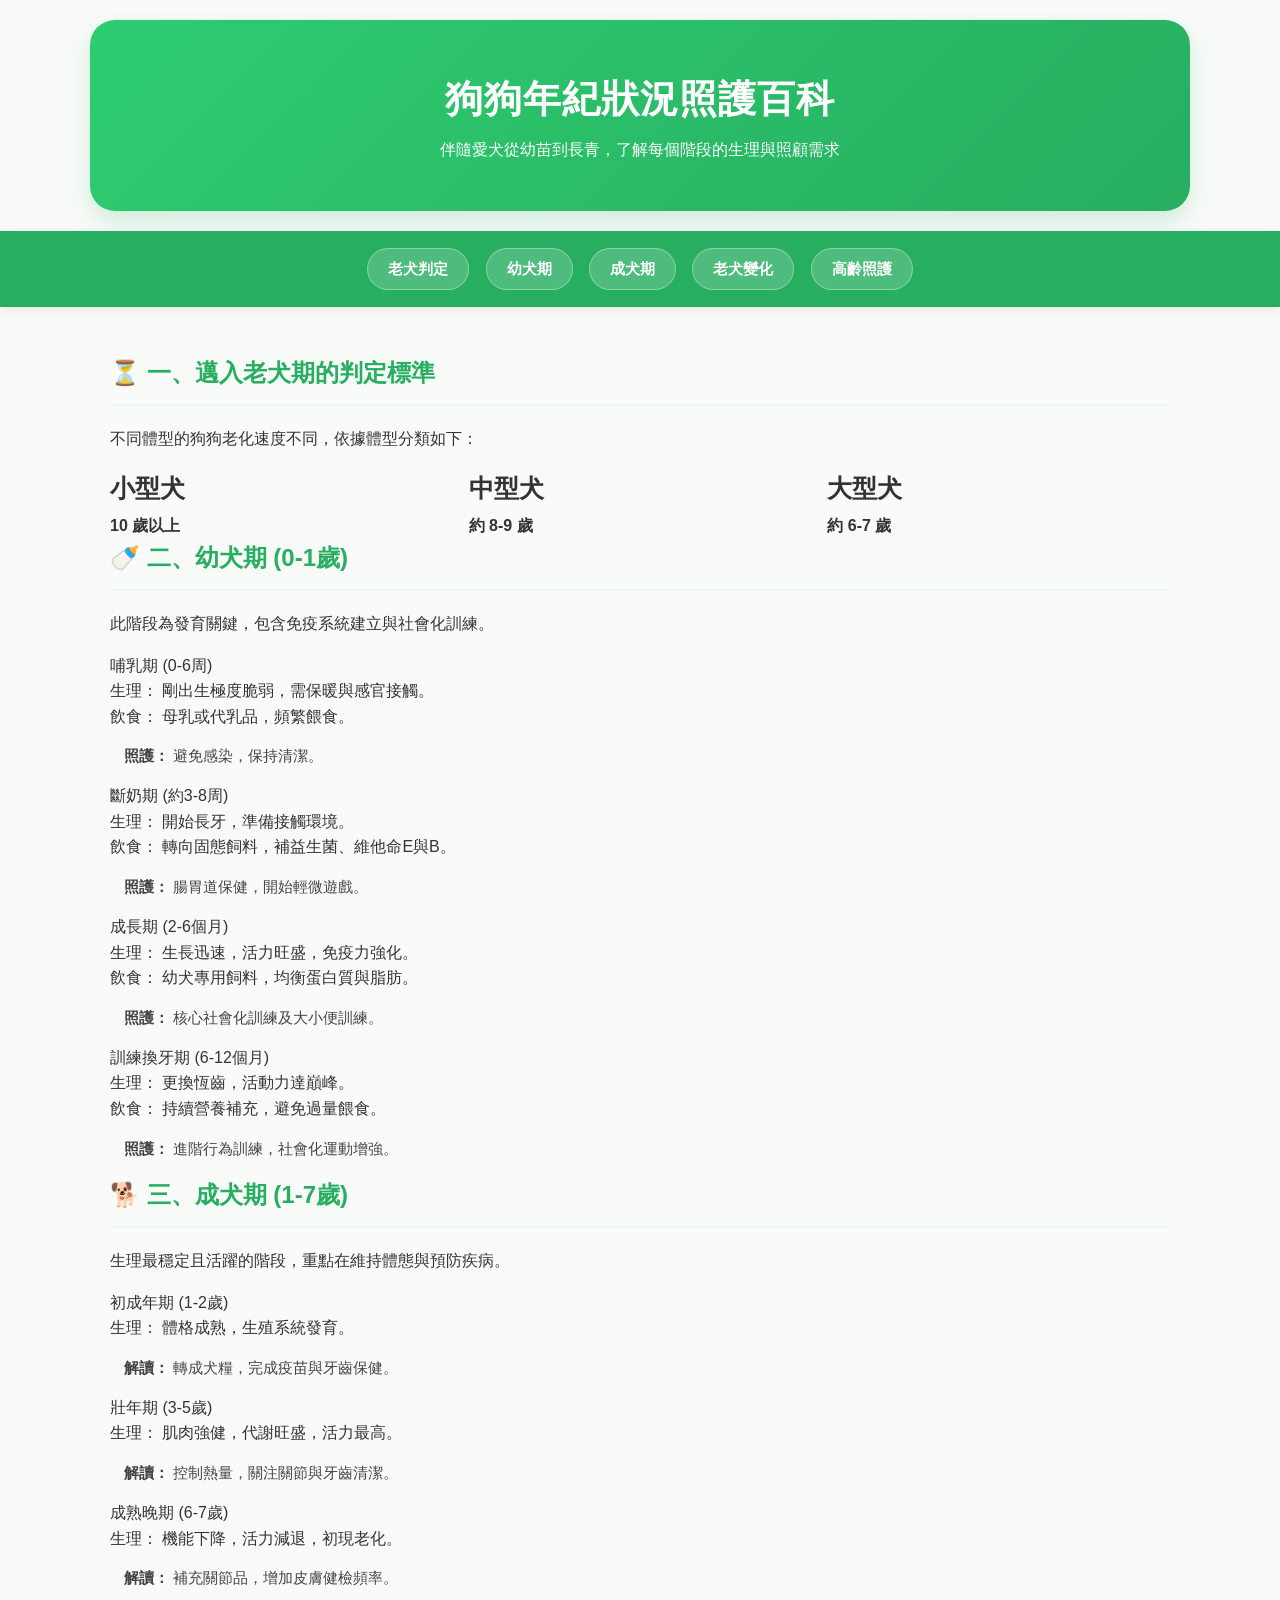
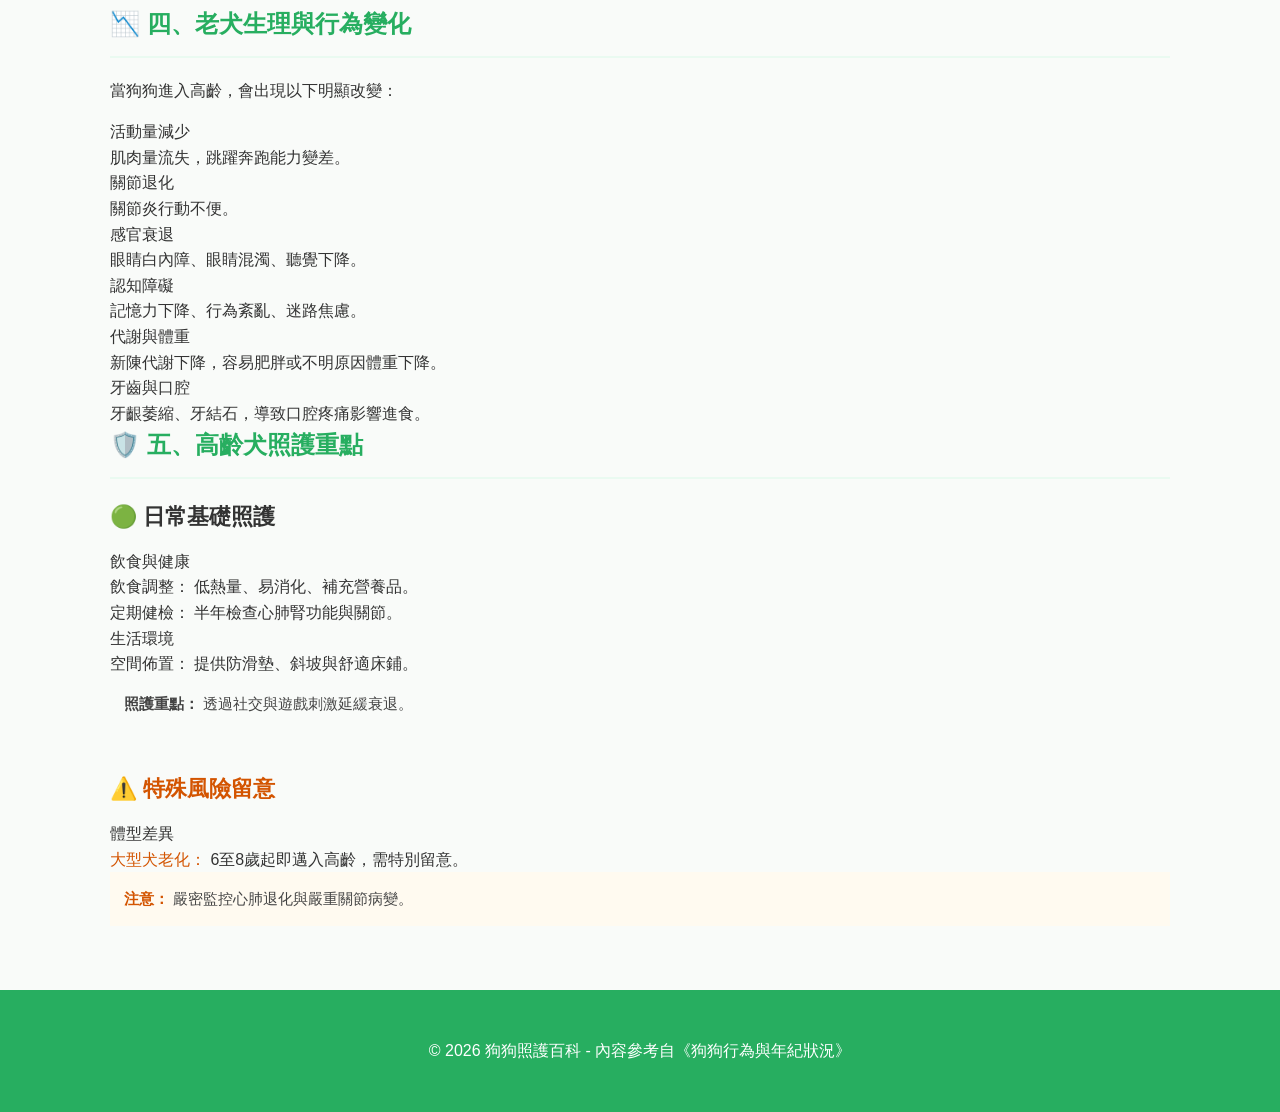
==== age.html @ 8ae29639 "Update_卡片聚光燈定位_age.html" ====
<!DOCTYPE html>
<html lang="zh-TW">
<head>
    <meta charset="UTF-8">
    <meta name="viewport" content="width=device-width, initial-scale=1.0">
    <title>狗狗年紀狀況百科 - 全齡照護指南</title>
    <link rel="stylesheet" href="css/common.css">
    <link rel="stylesheet" href="css/age.css">
</head>
<body>

<header>
    <h1>狗狗年紀狀況照護百科</h1>
    <p>伴隨愛犬從幼苗到長青，了解每個階段的生理與照顧需求</p>
</header>

<!-- ✅ 新增的導覽列 -->
<nav>
    <a href="#aging-standard">老犬判定</a>
    <a href="#puppy">幼犬期</a>
    <a href="#adult">成犬期</a>
    <a href="#senior-changes">老犬變化</a>
    <a href="#senior-care">高齡照護</a>
</nav>

<div class="container">

    <section id="aging-standard" class="category-section">
        <h2>⏳ 一、邁入老犬期的判定標準</h2>
        <p>不同體型的狗狗老化速度不同，依據體型分類如下：</p>
        
        <div class="age-standard" style="display: grid; grid-template-columns: repeat(auto-fit, minmax(280px, 1fr)); gap: 16px; margin-top: 16px;">
            <div class="age-card">
                <p>小型犬</p>
                <b>10 歲以上</b>
            </div>
            <div class="age-card">
                <p>中型犬</p>
                <b>約 8-9 歲</b>
            </div>
            <div class="age-card">
                <p>大型犬</p>
                <b>約 6-7 歲</b>
            </div>
        </div>
    </section>

    <section id="puppy" class="category-section">
        <h2>🍼 二、幼犬期 (0-1歲)</h2>
        <p>此階段為發育關鍵，包含免疫系統建立與社會化訓練。</p>
        
        <div class="item-grid" style="margin-top: 16px;">
            <div class="item-card">
                <div class="item-name">哺乳期 (0-6周)</div>
                <p><span class="info-label">生理：</span> 剛出生極度脆弱，需保暖與感官接觸。</p>
                <p><span class="info-label">飲食：</span> 母乳或代乳品，頻繁餵食。</p>
                <div class="interpret-box"><strong>照護：</strong> 避免感染，保持清潔。</div>
            </div>
            <div class="item-card">
                <div class="item-name">斷奶期 (約3-8周)</div>
                <p><span class="info-label">生理：</span> 開始長牙，準備接觸環境。</p>
                <p><span class="info-label">飲食：</span> 轉向固態飼料，補益生菌、維他命E與B。</p>
                <div class="interpret-box"><strong>照護：</strong> 腸胃道保健，開始輕微遊戲。</div>
            </div>
            <div class="item-card">
                <div class="item-name">成長期 (2-6個月)</div>
                <p><span class="info-label">生理：</span> 生長迅速，活力旺盛，免疫力強化。</p>
                <p><span class="info-label">飲食：</span> 幼犬專用飼料，均衡蛋白質與脂肪。</p>
                <div class="interpret-box"><strong>照護：</strong> 核心社會化訓練及大小便訓練。</div>
            </div>
            <div class="item-card">
                <div class="item-name">訓練換牙期 (6-12個月)</div>
                <p><span class="info-label">生理：</span> 更換恆齒，活動力達巔峰。</p>
                <p><span class="info-label">飲食：</span> 持續營養補充，避免過量餵食。</p>
                <div class="interpret-box"><strong>照護：</strong> 進階行為訓練，社會化運動增強。</div>
            </div>
        </div>
    </section>

    <section id="adult" class="category-section">
        <h2>🐕 三、成犬期 (1-7歲)</h2>
        <p>生理最穩定且活躍的階段，重點在維持體態與預防疾病。</p>
        <div class="item-grid" style="margin-top: 16px;">
            <div class="item-card">
                <div class="item-name">初成年期 (1-2歲)</div>
                <p><span class="info-label">生理：</span> 體格成熟，生殖系統發育。</p>
                <div class="interpret-box"><strong>解讀：</strong> 轉成犬糧，完成疫苗與牙齒保健。</div>
            </div>
            <div class="item-card">
                <div class="item-name">壯年期 (3-5歲)</div>
                <p><span class="info-label">生理：</span> 肌肉強健，代謝旺盛，活力最高。</p>
                <div class="interpret-box"><strong>解讀：</strong> 控制熱量，關注關節與牙齒清潔。</div>
            </div>
            <div class="item-card">
                <div class="item-name">成熟晚期 (6-7歲)</div>
                <p><span class="info-label">生理：</span> 機能下降，活力減退，初現老化。</p>
                <div class="interpret-box"><strong>解讀：</strong> 補充關節品，增加皮膚健檢頻率。</div>
            </div>
        </div>
    </section>

    <section id="senior-changes" class="category-section">
        <h2>📉 四、老犬生理與行為變化</h2>
        <p>當狗狗進入高齡，會出現以下明顯改變：</p>
        <div class="item-grid" style="margin-top: 16px;">
            <div class="item-card">
                <div class="item-name warning-text">活動量減少</div>
                <p>肌肉量流失，跳躍奔跑能力變差。</p>
            </div>
            <div class="item-card">
                <div class="item-name warning-text">關節退化</div>
                <p>關節炎行動不便。</p>
            </div>
            <div class="item-card">
                <div class="item-name warning-text">感官衰退</div>
                <p>眼睛白內障、眼睛混濁、聽覺下降。</p>
            </div>
            <div class="item-card">
                <div class="item-name warning-text">認知障礙</div>
                <p>記憶力下降、行為紊亂、迷路焦慮。</p>
            </div>
            <div class="item-card">
                <div class="item-name warning-text">代謝與體重</div>
                <p>新陳代謝下降，容易肥胖或不明原因體重下降。</p>
            </div>
            <div class="item-card">
                <div class="item-name warning-text">牙齒與口腔</div>
                <p>牙齦萎縮、牙結石，導致口腔疼痛影響進食。</p>
            </div>
        </div>
    </section>

    <section id="senior-care" class="category-section">
        <h2>🛡️ 五、高齡犬照護重點</h2>
        
        <h4 style="color: var(--green-dark); border-color: var(--green-main); margin-top: 10px; margin-bottom: 15px; font-size: 22px;">🟢 日常基礎照護</h4>
        <div class="item-grid">
            <div class="item-card">
                <div class="item-name">飲食與健康</div>
                <p><span class="info-label">飲食調整：</span> 低熱量、易消化、補充營養品。</p>
                <p><span class="info-label">定期健檢：</span> 半年檢查心肺腎功能與關節。</p>
            </div>
            <div class="item-card">
                <div class="item-name">生活環境</div>
                <p><span class="info-label">空間佈置：</span> 提供防滑墊、斜坡與舒適床鋪。</p>
                <div class="interpret-box"><strong>照護重點：</strong> 透過社交與遊戲刺激延緩衰退。</div>
            </div>
        </div>

        <h4 style="color: #d35400; border-color: var(--accent-yellow); margin-top: 40px; margin-bottom: 15px; font-size: 22px;">⚠️ 特殊風險留意</h4>
        <div class="item-grid">
            <div class="item-card">
                <div class="item-name warning-text">體型差異</div>
                <p><span class="info-label" style="color: #d35400;">大型犬老化：</span> 6至8歲起即邁入高齡，需特別留意。</p>
                <div class="interpret-box" style="border-left-color: var(--accent-yellow); background-color: #fffaf0;">
                    <strong style="color: #d35400;">注意：</strong> 嚴密監控心肺退化與嚴重關節病變。
                </div>
            </div>
        </div>
    </section>

</div>

<footer>
    <p>&copy; 2026 狗狗照護百科 - 內容參考自《狗狗行為與年紀狀況》</p>
</footer>

<!-- ✅ 新增的平滑滾動腳本 -->
<script>
document.addEventListener("DOMContentLoaded", () => {
    const navLinks = document.querySelectorAll('nav a[href^="#"]');
    navLinks.forEach(link => {
        link.addEventListener("click", function(e) {
            e.preventDefault();
            const targetId = this.getAttribute("href");
            const targetElement = document.querySelector(targetId);
            if (targetElement) {
                targetElement.scrollIntoView({ behavior: "smooth", block: "start" });
            }
        });
    });
});
</script>

<!-- 優雅卡片聚光燈定位腳本（支援 ?focus=關鍵字 平滑捲動與森林綠呼吸外框） -->
    <script>
        document.addEventListener("DOMContentLoaded", () => {
            const params = new URLSearchParams(window.location.search);
            const focusText = params.get("focus");
            if (!focusText) return;

            // 在分頁中尋找包含該標題文字的卡片 (.card-item, .sub-card, .danger-card, .section-block)
            const candidates = document.querySelectorAll('.card-item, .sub-card, .danger-card, .warning-box, .section-block');
            for (const card of candidates) {
                if (card.textContent.includes(focusText)) {
                    setTimeout(() => {
                        card.scrollIntoView({ behavior: 'smooth', block: 'center' });
                        card.classList.add('spotlight-focus-card');
                    }, 200);
                    break;
                }
            }
        });
    </script>    
    
</body>
</html>
---- css/common.css ----
/* =================================================
   common.css - 八大分頁共用基礎樣式 + 生動化互動升級
   ================================================= */

* {
    box-sizing: border-box;
    margin: 0;
    padding: 0;
}

html {
    scroll-behavior: smooth; /* 讓分頁內點擊「大型犬/中型犬/幼犬期」皆為平滑滾動！ */
}

body {
    font-family: "Microsoft JhengHei", "PingFang TC", sans-serif;
    background-color: #f9fbf9;
    color: #333;
    line-height: 1.6;
    overflow-x: hidden;
}

/* 1. 頁首區：漸層背景與圓角陰影 */
header {
    background: linear-gradient(135deg, #2ecc71, #27ae60);
    color: white;
    text-align: center;
    padding: 3rem 1rem;
    margin: 20px auto;
    max-width: 1100px;
    border-radius: 25px;
    box-shadow: 0 10px 25px rgba(39, 174, 96, 0.2);
    animation: subpageFadeUp 0.5s ease-out both;
}

header h1 {
    font-size: 2.4rem;
    margin-bottom: 0.5rem;
    letter-spacing: 1px;
}

/* 2. 導覽列：膠囊按鈕設計 */
nav {
    background-color: #27ae60;
    padding: 0.8rem;
    position: sticky;
    top: 0;
    z-index: 1000;
    text-align: center;
    box-shadow: 0 4px 12px rgba(0, 0, 0, 0.08);
    backdrop-filter: blur(6px);
}

nav a {
    display: inline-block;
    color: white;
    text-decoration: none;
    padding: 8px 20px;
    margin: 4px 6px;
    border-radius: 50px;
    background: rgba(255, 255, 255, 0.18);
    border: 1px solid rgba(255, 255, 255, 0.35);
    font-weight: bold;
    font-size: 0.95rem;
    transition: all 0.25s cubic-bezier(0.25, 0.8, 0.25, 1);
}

nav a:hover {
    background: white;
    color: #27ae60;
    transform: translateY(-3px) scale(1.05);
    box-shadow: 0 6px 14px rgba(0, 0, 0, 0.15);
}

nav a:active {
    transform: scale(0.95);
}

/* 3. 主容器與大區塊設計 */
.container {
    max-width: 1100px;
    margin: 2rem auto;
    padding: 0 20px;
}

.section-block {
    background: white;
    padding: 35px;
    margin-bottom: 35px;
    border-radius: 25px;
    box-shadow: 0 8px 24px rgba(0, 0, 0, 0.05);
    scroll-margin-top: 85px; /* 點擊上方膠囊跳轉時預留導覽列高度 */
    animation: subpageFadeUp 0.6s ease-out both;
    transition: transform 0.3s ease, box-shadow 0.3s ease;
}

.section-block:nth-child(2) { animation-delay: 0.1s; }
.section-block:nth-child(3) { animation-delay: 0.2s; }
.section-block:nth-child(4) { animation-delay: 0.3s; }

.section-block:hover {
    box-shadow: 0 12px 30px rgba(39, 174, 96, 0.1);
}

h2 {
    color: #27ae60;
    border-bottom: 2px solid #eafaf1;
    padding-bottom: 12px;
    margin-bottom: 20px;
}

/* 4. 網格與八大分頁真實卡片（.card-item / .sub-card / .danger-card）：懸停立體浮起特效 */
.grid {
    display: grid;
    grid-template-columns: repeat(auto-fit, minmax(280px, 1fr));
    gap: 25px;
    margin-top: 20px;
}

.card-item,
.sub-card,
.danger-card,
.warning-box {
    background: #fff;
    border: 1px solid #e8f0eb;
    border-radius: 18px;
    padding: 22px;
    transition: transform 0.3s cubic-bezier(0.25, 0.8, 0.25, 1), box-shadow 0.3s ease, border-color 0.3s ease !important;
    position: relative;
}

/* 當滑鼠滑過分頁中的任何一張知識卡片時，卡片會輕盈浮起並亮起森林綠邊框 */
.card-item:hover,
.sub-card:hover,
.danger-card:hover {
    transform: translateY(-7px) !important;
    box-shadow: 0 14px 28px rgba(39, 174, 96, 0.16) !important;
    border-color: #a3e4bd !important;
}

.card-item h3,
.sub-card h4 {
    color: #27ae60;
    margin-bottom: 12px;
    font-size: 1.3rem;
    transition: transform 0.2s ease;
}

.card-item:hover h3 {
    transform: translateX(4px);
}

/* 5. 品種與特質小標籤（.tag）：懸停 Q 彈放大 */
.tag {
    display: inline-block;
    transition: transform 0.2s ease, box-shadow 0.2s ease !important;
    cursor: default;
}

.tag:hover {
    transform: translateY(-2px) scale(1.08) !important;
    box-shadow: 0 4px 8px rgba(39, 174, 96, 0.2) !important;
}

/* 🌟 6. 優雅的「森林綠聚光燈」特效（取代破壞美感的瀏覽器紫色螢光筆！） */
@keyframes elegantCardPulse {
    0% {
        box-shadow: 0 0 0 0 rgba(46, 204, 113, 0.7), 0 12px 28px rgba(39, 174, 96, 0.25);
        border-color: #27ae60;
        transform: scale(1.01);
        background-color: #f4fcf7;
    }
    50% {
        box-shadow: 0 0 0 10px rgba(46, 204, 113, 0), 0 16px 32px rgba(39, 174, 96, 0.3);
        border-color: #2ecc71;
        transform: scale(1.02);
        background-color: #edfaf2;
    }
    100% {
        box-shadow: 0 8px 20px rgba(0, 0, 0, 0.06);
        border-color: #e8f0eb;
        transform: scale(1);
        background-color: #ffffff;
    }
}

.spotlight-focus-card {
    animation: elegantCardPulse 2.6s ease-in-out forwards !important;
    border-width: 2px !important;
}

@keyframes subpageFadeUp {
    from { opacity: 0; transform: translateY(20px); }
    to { opacity: 1; transform: translateY(0); }
}

/* 7. 頁尾設定 */
footer {
    text-align: center;
    padding: 3rem 1rem;
    background: #27ae60;
    color: white;
    margin-top: 4rem;
}

/* 8. 手機版 RWD 呼吸空間優化 */
@media screen and (max-width: 768px) {
    header {
        margin: 12px 14px !important;
        padding: 2rem 1rem !important;
        border-radius: 18px !important;
    }
    header h1 {
        font-size: 1.75rem !important;
    }
    nav {
        padding: 10px 12px !important;
        overflow-x: auto !important;
        white-space: nowrap !important;
    }
    .container {
        padding: 0 16px !important;
        margin: 1.2rem auto !important;
    }
    .section-block {
        padding: 22px 18px !important;
        margin-bottom: 22px !important;
        border-radius: 18px !important;
    }
    footer {
        width: 100% !important;
        margin: 30px 0 0 0 !important;
        border-radius: 0 !important;
    }
}
---- css/age.css ----
/* =============================================
   05 狗狗年紀狀況專屬樣式表 (05年紀專用.css)
   ============================================= */

/* 1. 調整與下方區塊的距離，與02導覽列拉開 */
.container {
    padding-top: 15px !important;
}

/* 邁入老犬期：字體大小顛倒 (犬種標題大，歲數小) */
.age-card p {
    font-size: 25px !important;
    /* 小型犬標籤變大 */
    font-weight: bold;
    color: var(--green-dark);
    margin-bottom: 5px;
}

.age-card b {
    font-size: 16px !important;
    /* 歲數變小 */
    color: var(--accent);
    /* 橘色強調 */
}

/* 4. 成犬/老犬期 item-card 對齊與間距修正 */
.item-grid .item-card {
    height: 100%;
    /* 強制等高 */
}

/* =============================================
   解讀/說明框
   ============================================= */
.item-card .interpret-box {
    background-color: var(--info-bg);
    border-left: 5px solid var(--info-blue);
    padding: 15px 14px;
    font-size: 15px;
    color: #444;
    line-height: 1.6;
    border-radius: 0 var(--radius-sm) var(--radius-sm) 0;
    margin-top: auto;
}

.item-card .interpret-box strong {
    color: var(--info-blue);
}/* =============================================
   05 狗狗年紀狀況專屬樣式表 (05年紀專用.css)
   ============================================= */

/* 1. 調整與下方區塊的距離，與02導覽列拉開 */
.container {
    padding-top: 15px !important;
}

/* 邁入老犬期：字體大小顛倒 (犬種標題大，歲數小) */
.age-card p {
    font-size: 25px !important;
    /* 小型犬標籤變大 */
    font-weight: bold;
    color: var(--green-dark);
    margin-bottom: 5px;
}

.age-card b {
    font-size: 16px !important;
    /* 歲數變小 */
    color: var(--accent);
    /* 橘色強調 */
}

/* 4. 成犬/老犬期 item-card 對齊與間距修正 */
.item-grid .item-card {
    height: 100%;
    /* 強制等高 */
}

/* =============================================
   解讀/說明框
   ============================================= */
.item-card .interpret-box {
    background-color: var(--info-bg);
    border-left: 5px solid var(--info-blue);
    padding: 15px 14px;
    font-size: 15px;
    color: #444;
    line-height: 1.6;
    border-radius: 0 var(--radius-sm) var(--radius-sm) 0;
    margin-top: auto;
}

.item-card .interpret-box strong {
    color: var(--info-blue);
}
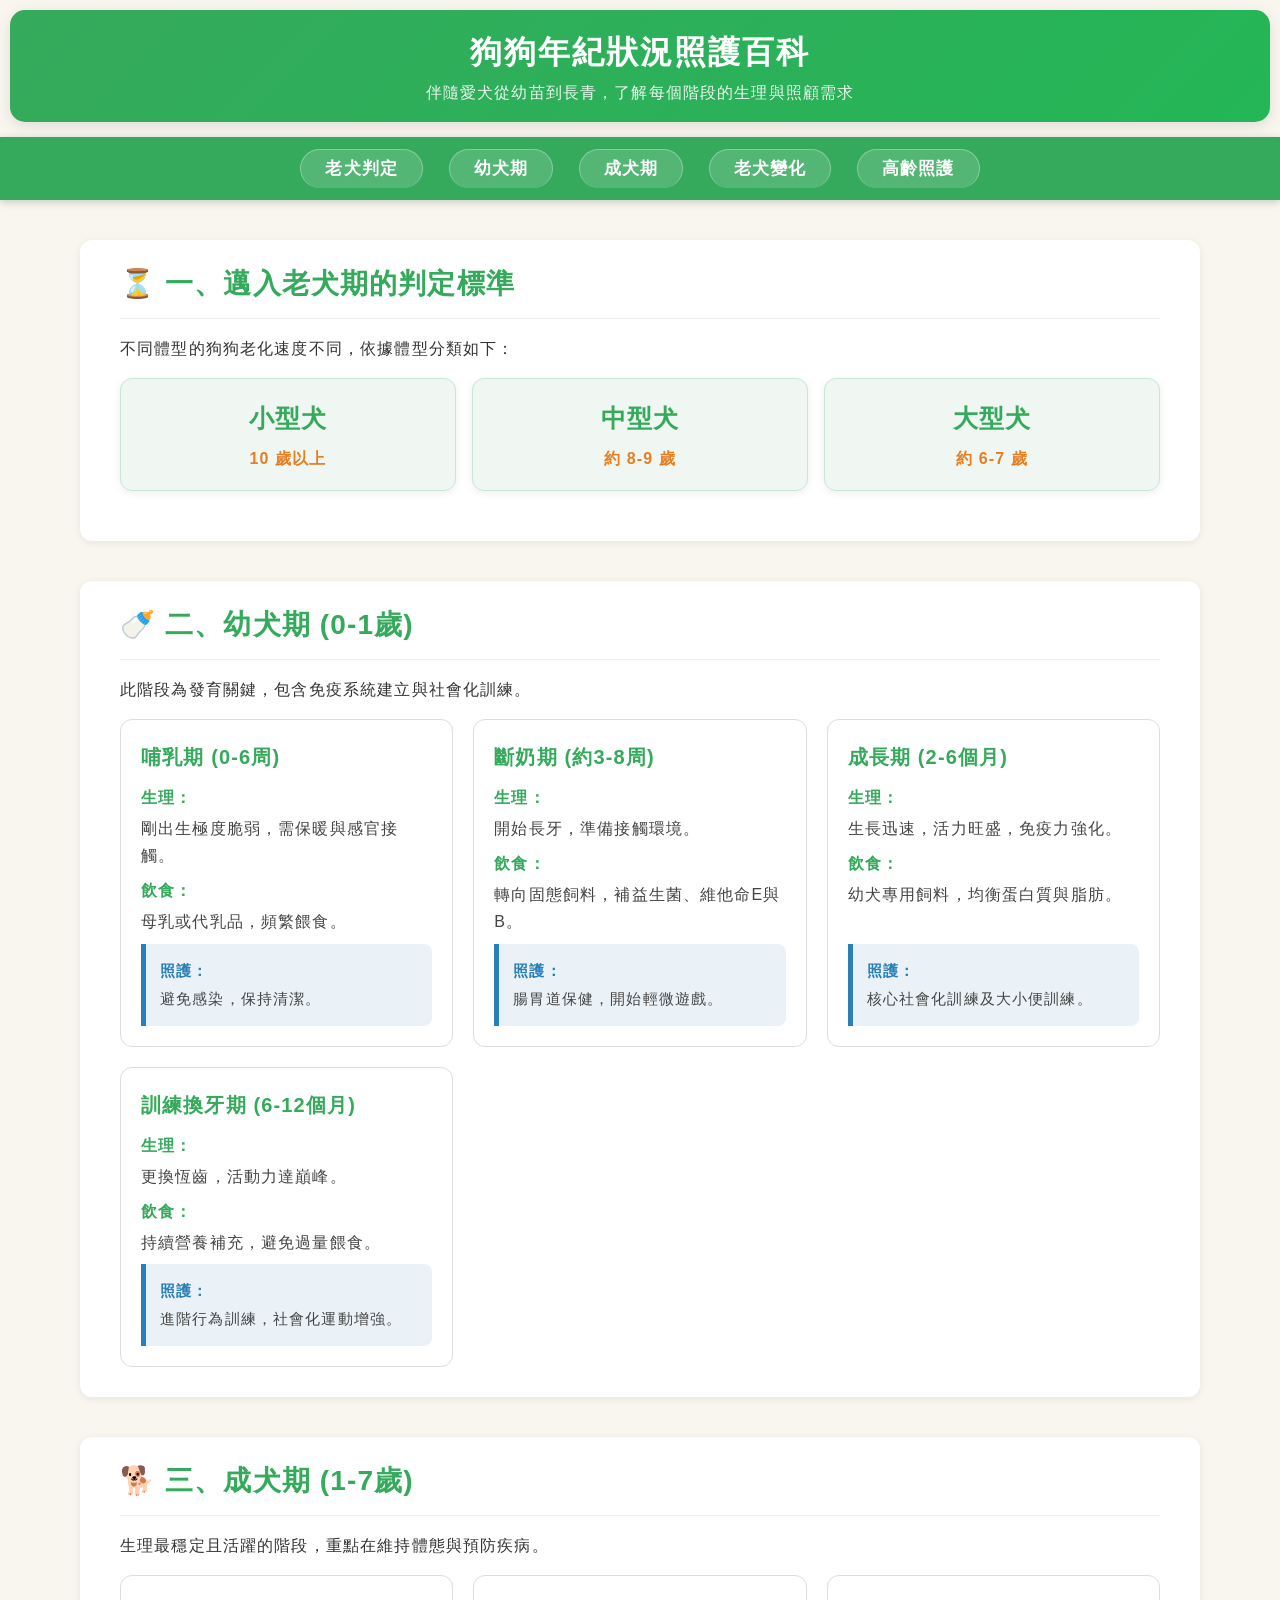
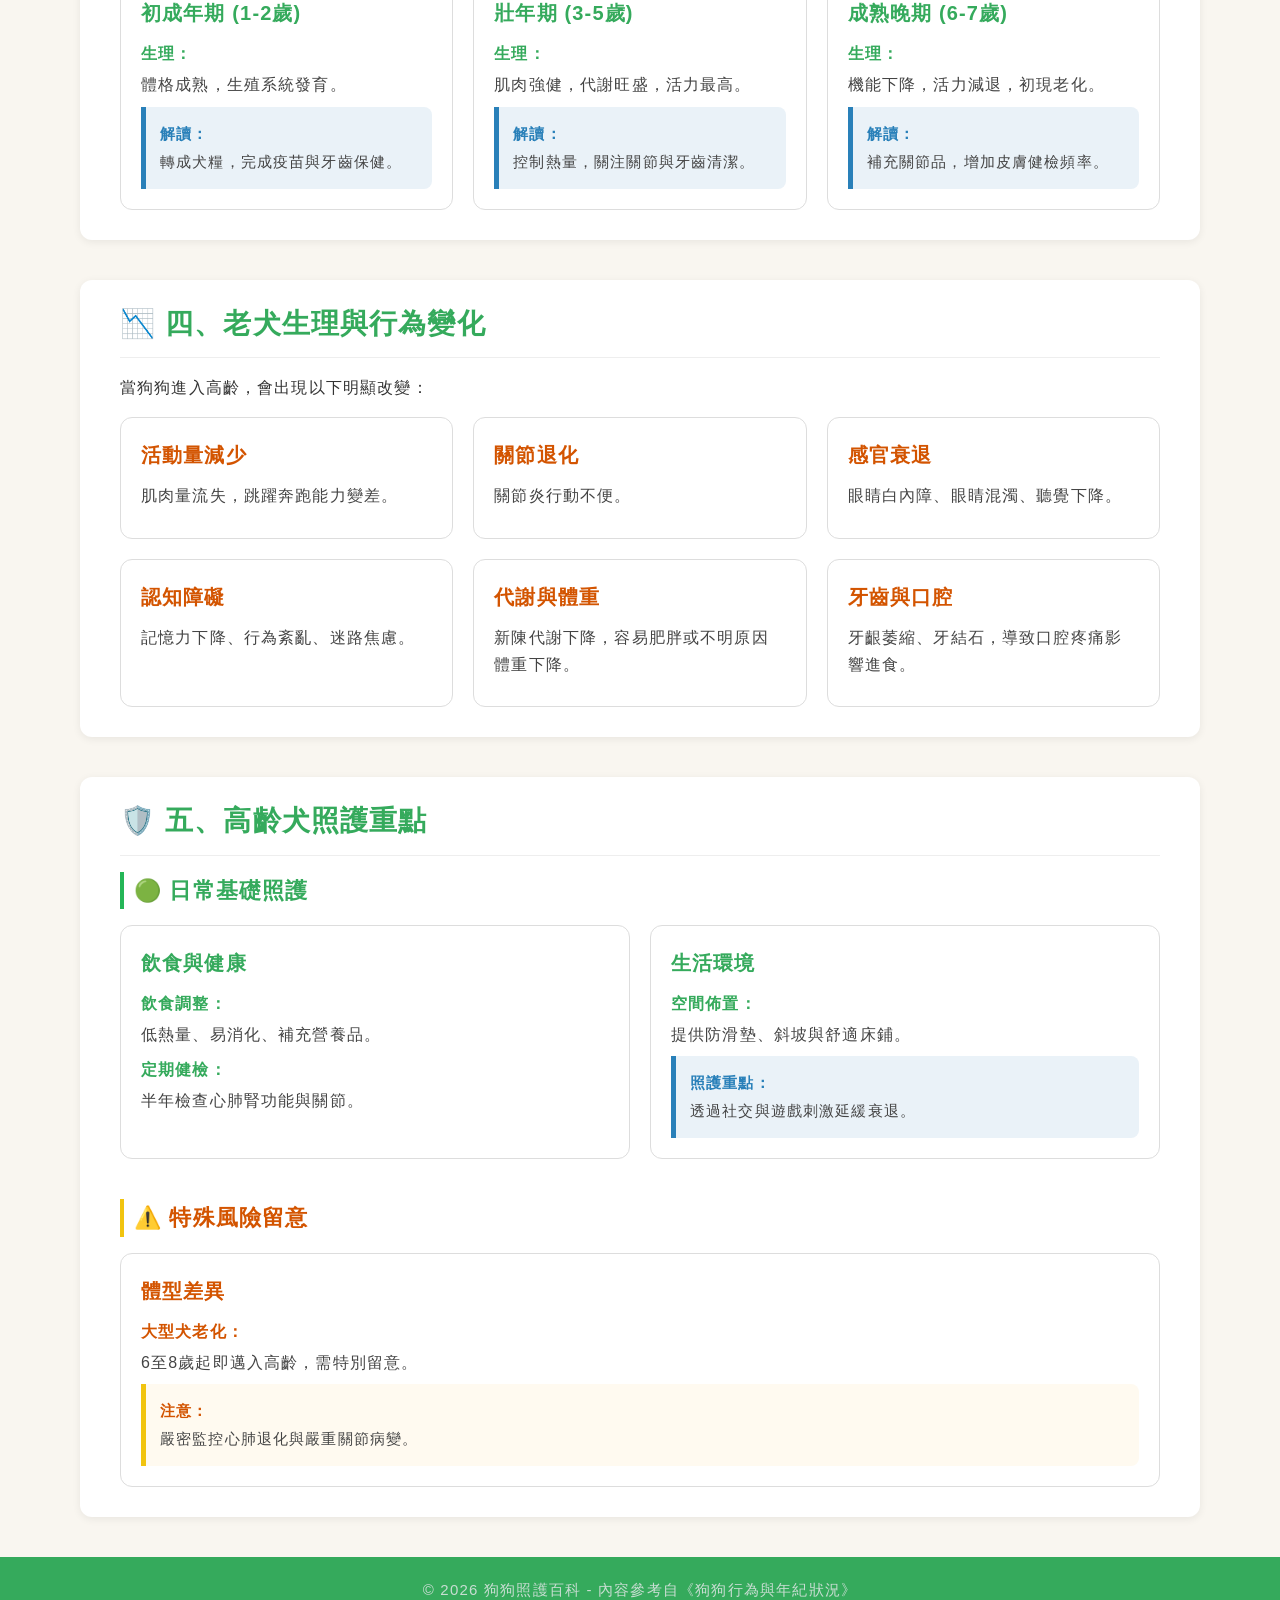
==== commit a4c18c72: "Update_Scroll Reveal_age.html" ====
--- a/age.html
+++ b/age.html
@@ -182,26 +182,76 @@
 });
 </script>
 
-<!-- 優雅卡片聚光燈定位腳本（支援 ?focus=關鍵字 平滑捲動與森林綠呼吸外框） -->
+<!-- 🌟 八大分頁共用：滑動動態浮現 (Scroll Reveal) ＋ 搜尋/小知識精準定位聚光燈 -->
     <script>
         document.addEventListener("DOMContentLoaded", () => {
+            // 1. 讓分頁所有卡片在往下滑動時「現場動態浮現」，滑動網頁不再枯燥！
+            const allCards = document.querySelectorAll('.card-item, .sub-card, .danger-card');
+            if ('IntersectionObserver' in window) {
+                const observer = new IntersectionObserver((entries) => {
+                    entries.forEach(entry => {
+                        if (entry.isIntersecting) {
+                            entry.target.classList.add('revealed');
+                            observer.unobserve(entry.target);
+                        }
+                    });
+                }, { threshold: 0.12, rootMargin: "0px 0px -30px 0px" });
+
+                allCards.forEach((card, idx) => {
+                    card.classList.add('scroll-reveal-init');
+                    card.style.transitionDelay = `${(idx % 3) * 0.08}s`;
+                    observer.observe(card);
+                });
+            }
+
+            // 2. 處理 ?focus=關鍵字 精準跳轉定位與醒目提示
             const params = new URLSearchParams(window.location.search);
             const focusText = params.get("focus");
             if (!focusText) return;
 
-            // 在分頁中尋找包含該標題文字的卡片 (.card-item, .sub-card, .danger-card, .section-block)
-            const candidates = document.querySelectorAll('.card-item, .sub-card, .danger-card, .warning-box, .section-block');
-            for (const card of candidates) {
-                if (card.textContent.includes(focusText)) {
-                    setTimeout(() => {
-                        card.scrollIntoView({ behavior: 'smooth', block: 'center' });
-                        card.classList.add('spotlight-focus-card');
-                    }, 200);
+            // 優先精準鎖定內層知識小卡片 (.card-item, .sub-card, .danger-card, .warning-box)，避免誤抓外層大框
+            const cardTargets = document.querySelectorAll('.card-item, .sub-card, .danger-card, .warning-box');
+            let matchedTarget = null;
+
+            // 先比對卡片標題 (h3, h4, strong)，最精準
+            for (const card of cardTargets) {
+                const heading = card.querySelector('h3, h4, strong');
+                if (heading && heading.textContent.includes(focusText)) {
+                    matchedTarget = card;
                     break;
                 }
             }
+
+            // 若標題沒找到，再比對卡片內文或大區塊標題 (h2)
+            if (!matchedTarget) {
+                for (const card of cardTargets) {
+                    if (card.textContent.includes(focusText)) {
+                        matchedTarget = card;
+                        break;
+                    }
+                }
+            }
+
+            if (!matchedTarget) {
+                const sectionTargets = document.querySelectorAll('.section-block');
+                for (const sec of sectionTargets) {
+                    if (sec.textContent.includes(focusText)) {
+                        matchedTarget = sec;
+                        break;
+                    }
+                }
+            }
+
+            // 找到目標卡片後，平滑捲動至螢幕正中央，並亮起「🐾 您查找的知識點」醒目聚光燈！
+            if (matchedTarget) {
+                matchedTarget.classList.add('revealed');
+                setTimeout(() => {
+                    matchedTarget.scrollIntoView({ behavior: 'smooth', block: 'center' });
+                    matchedTarget.classList.add('spotlight-focus-card');
+                }, 300);
+            }
         });
-    </script>    
+    </script>   
     
 </body>
 </html>
--- a/css/common.css
+++ b/css/common.css
@@ -1,5 +1,798 @@
+@charset "UTF-8";
+
+/* =============================================
+   全站共用樣式表 (common.css)
+   ============================================= */
+
+:root {
+    --green-dark: #35aa5c;
+    --green-main: #24b657;
+    --green-light: #e0f0e8;
+    --green-bg: #f0f7f3;
+    --accent: #e67e22;
+    --accent-yellow: #f1c40f;
+    --danger: #c0392b;
+    --danger-bg: #fff5f5;
+    --info-blue: #2980b9;
+    --info-bg: #eaf2f8;
+    --bg-page: #f9f6f0;
+    --bg-white: #ffffff;
+    --text-main: #333333;
+    --text-muted: #555555;
+    --text-light: #7f8c8d;
+    --border: #dddddd;
+    --shadow-sm: 0 2px 8px rgba(0, 0, 0, 0.07);
+    --shadow-md: 0 4px 15px rgba(0, 0, 0, 0.1);
+    --radius-sm: 8px;
+    --radius-md: 12px;
+    --radius-lg: 15px;
+}
+
+* {
+    margin: 0;
+    padding: 0;
+    box-sizing: border-box;
+}
+
+body {
+    font-family: 'Microsoft JhengHei', '微軟正黑體', 'PingFang TC', Arial, sans-serif;
+    background-color: var(--bg-page);
+    color: var(--text-main);
+    line-height: 1.7;
+    min-height: 100%;
+    font-size: 16px;
+
+    /* 關鍵新增：調整全站文字的左右間距 */
+    letter-spacing: 1.15px;
+}
+
+ul,
+ol {
+    padding-left: 20px;
+}
+
+li {
+    margin-bottom: 8px;
+}
+
+a {
+    color: var(--green-main);
+    text-decoration: none !important;
+}
+
+a:hover {
+    text-decoration: underline !important;
+}
+
+/* =============================================
+   1. 頂部 Header & 導覽列 (整合 02 的膠囊按鈕設計)
+   ============================================= */
+header {
+    text-align: center;
+    padding: 15px 20px;
+    background: linear-gradient(135deg, var(--green-dark) 0%, var(--green-main) 100%);
+    color: white;
+    border-radius: var(--radius-lg);
+    box-shadow: var(--shadow-md);
+    margin: 10px 10px 20px 10px;
+}
+
+header h1 {
+    margin: 0;
+    font-size: 32px;
+    letter-spacing: 2px;
+}
+
+header p {
+    margin-top: 0px;
+    opacity: 0.9;
+    font-size: 16px;
+}
+
+nav {
+    background-color: var(--green-dark);
+    position: sticky;
+    top: 0;
+    z-index: 1000;
+    text-align: center;
+    box-shadow: 0 2px 8px rgba(0, 0, 0, 0.2);
+    /* 整合 02 醫療飲食的專屬設定 */
+    margin-top: -5px;
+    margin-bottom: 25px;
+    padding: 10px 0;
+}
+
+nav a {
+    color: white;
+    font-weight: bold;
+    /* 膠囊按鈕設計 */
+    display: inline-block;
+    background-color: rgba(255, 255, 255, 0.15);
+    border: 1px solid rgba(255, 255, 255, 0.3);
+    border-radius: 25px;
+    padding: 5px 24px;
+    margin: 2px 10px;
+    font-size: 17px;
+    transition: all 0.3s ease;
+    border-bottom: none;
+}
+
+nav a:hover {
+    background-color: #ffffff;
+    color: var(--green-dark);
+    border-bottom: none !important;
+    transform: translateY(-3px); /* 微微往上浮起 */
+    box-shadow: 0 4px 10px rgba(0, 0, 0, 0.2);
+}
+
+/* =============================================
+   2. 共用容器與卡片底座
+   ============================================= */
+.container {
+    max-width: none;
+    margin: 0;
+    padding: 0 80px;
+}
+
+.category-section,
+section,
+.section,
+.category-block,
+.card,
+.care-section,
+.sport-card {
+    background: var(--bg-white);
+    border-radius: var(--radius-md);
+    box-shadow: var(--shadow-sm);
+    margin-bottom: 40px;
+    padding: 20px 40px 30px 40px;
+    
+    /* ✅ 關鍵新增：全站錨點防遮擋機制，預留 70px 給上方浮動選單 */
+    scroll-margin-top: 70px; 
+}
+
+/* =============================================
+   3. 標題系統與表格
+   ============================================= */
+h2 {
+    color: var(--green-dark);
+    font-size: 28px;
+    /* 放大主標題 */
+    margin-top: 0;
+    margin-bottom: 16px;
+    padding-bottom: 10px;
+    padding-left: 0;
+    border-left: none;
+    border-bottom: 1px solid #eee;
+}
+
+h3 {
+    color: var(--green-main);
+    font-size: 22px;
+    /* 放大次標題 */
+    margin-top: 24px;
+    margin-bottom: 12px;
+    padding: 8px 14px;
+    background-color: var(--green-bg);
+    border-radius: var(--radius-sm);
+}
+
+h4 {
+    color: var(--text-main);
+    font-size: 21px;
+    /* 微調分類標題 (確保比卡片文字大) */
+    margin-bottom: 10px;
+    padding-left: 10px;
+    border-left: 4px solid var(--accent);
+}
+
+table {
+    width: 100%;
+    border-collapse: collapse;
+    margin: 20px 0;
+    font-size: 15px;
+    background: var(--bg-white);
+    border-radius: var(--radius-sm);
+    overflow: hidden;
+    box-shadow: var(--shadow-sm);
+}
+
+th,
+td {
+    border: 1px solid #e0e0e0;
+    padding: 12px 14px;
+    text-align: left;
+}
+
+th {
+    background-color: var(--green-main);
+    color: white;
+    font-weight: bold;
+}
+
+tr:nth-child(even) {
+    background-color: var(--green-bg);
+}
+
+tr:hover {
+    background-color: var(--green-light);
+}
+
+/* =============================================
+   4. 全站卡片網格系統 (01至08頁共用)
+   ============================================= */
+.item-grid {
+    display: grid;
+    /* ✅ 關鍵魔法：加入 min(100%, 280px)。
+       如果螢幕夠寬，最小維持 280px；如果螢幕太窄，就乖乖縮小到 100%，絕對不准突出去！ */
+    grid-template-columns: repeat(auto-fit, minmax(min(100%, 280px), 1fr));
+    gap: 20px;
+    margin-top: 16px;
+}
+
+.item-card {
+    border: 1px solid var(--border);
+    border-radius: var(--radius-md);
+    padding: 20px;
+    background: var(--bg-white);
+    transition: transform 0.2s, box-shadow 0.2s;
+    display: flex;
+    flex-direction: column;
+    height: 100%;
+    /* ✅ 加上斷字設定，防止過長的英文單字或網址把卡片撐破 */
+    word-wrap: break-word; 
+    overflow-wrap: break-word;
+}
+
+.item-card:hover {
+    transform: translateY(-4px);
+    box-shadow: 0 8px 20px rgba(0, 0, 0, 0.12);
+}
+
+.item-name {
+    font-size: 20px;
+    /* 稍微縮小卡片標題，視覺重點在 H2/H3/H4 */
+    font-weight: bold;
+    margin-bottom: 10px;
+    color: var(--green-dark);
+}
+
+/* 專屬危險卡片的紅/橘字標題 */
+.item-name.danger-text {
+    color: var(--danger);
+}
+
+.item-name.warning-text {
+    color: #d35400;
+}
+
+.item-card p {
+    font-size: 16px;
+    color: #444;
+    margin-bottom: 8px;
+}
+
+/* =============================================
+   原有的標籤系統 
+   ============================================= */
+.info-label {
+    font-size: 16px;
+    font-weight: bold;
+    color: var(--green-dark);
+
+    /* 讓彩色標籤獨立佔據一行，把黑色文字擠到下面 */
+    display: block;
+    margin-bottom: 4px;
+    /* 與下方的黑色文字保留空間 */
+}
+
+/* =============================================
+   14. 全域通用：解讀/說明框
+   ============================================= */
+.item-card .interpret-box strong {
+    color: var(--info-blue);
+    display: block;
+    /* 讓「解讀/說明：」斷行 */
+    margin-bottom: 4px;
+}
+
+/* 注意事項黃框 (自動貼齊底部) */
+.warning-box {
+    background-color: #fffbea;
+    border-left: 5px solid var(--accent-yellow);
+    padding: 12px 14px;
+    font-size: 15px;
+    color: #444;
+    line-height: 1.6;
+    border-radius: 0 var(--radius-sm) var(--radius-sm) 0;
+    margin-top: auto;
+    /* 永遠推到卡片最底部 */
+}
+
+.warning-box strong {
+    color: #d35400;
+    display: block;
+    /* 讓「注意：」斷行 */
+    margin-bottom: 4px;
+}
+
+/* 飲食警示區底色 */
+.food-danger {
+    background-color: var(--danger-bg);
+    border: 2px dashed var(--danger);
+    /* ✅ 將 padding 從原本的 25px 改為 20px (手機版我們會在 media query 再縮小) */
+    padding: 20px; 
+    border-radius: var(--radius-md);
+    margin-bottom: 30px;
+}
+
+.food-warning {
+    background-color: #fffaf0;
+    border: 2px dashed var(--accent-yellow);
+    /* ✅ 同上，稍微縮小 */
+    padding: 20px; 
+    border-radius: var(--radius-md);
+    margin-bottom: 30px;
+}
+
+/* =============================================
+   5. 頁 04 (狗狗行為)
+   ============================================= */
+.tips {
+    background-color: #fff8ee;
+    border-left: 5px solid var(--accent);
+    padding: 14px 16px;
+    margin: 14px 0;
+    font-style: italic;
+    border-radius: 0 var(--radius-sm) var(--radius-sm) 0;
+    color: var(--text-muted);
+}
+
+.behavior-box {
+    display: grid;
+    grid-template-columns: repeat(auto-fit, minmax(280px, 1fr));
+    gap: 16px;
+    margin-top: 16px;
+}
+
+.item {
+    border: 1px solid #e8e8e8;
+    padding: 16px;
+    border-radius: var(--radius-sm);
+    background: var(--bg-white);
+    transition: box-shadow 0.2s;
+}
+
+.item:hover {
+    box-shadow: 0 4px 12px rgba(0, 0, 0, 0.08);
+}
+
+.item h3 {
+    margin-top: 0;
+    font-size: 18px;
+    padding: 6px 10px;
+}
+
+/* =============================================
+   6. 頁 05 (年紀狀況)
+   ============================================= */
+.age-standard {
+    display: flex;
+    justify-content: space-around;
+    flex-wrap: wrap;
+    gap: 16px;
+    margin: 20px 0;
+}
+
+.age-card {
+    background: var(--green-bg);
+    padding: 18px 20px;
+    border-radius: var(--radius-md);
+    border: 1px solid #c8e6d4;
+    text-align: center;
+    min-width: 150px;
+    box-shadow: var(--shadow-sm);
+}
+
+.age-card p {
+    color: var(--text-muted);
+    margin-bottom: 6px;
+}
+
+.age-card b {
+    font-size: 22px;
+    color: var(--green-main);
+}
+
+.highlight-box {
+    background-color: var(--green-bg);
+    border-left: 5px solid var(--green-main);
+    padding: 16px 20px;
+    margin: 16px 0;
+    border-radius: 0 var(--radius-sm) var(--radius-sm) 0;
+}
+
+.highlight-box h3 {
+    margin-top: 0;
+    background: none;
+    padding: 0;
+    color: var(--green-dark);
+}
+
+/* =============================================
+   7. 頁 06 (寵物用品)
+   ============================================= */
+.category-block {
+    border-top: 5px solid var(--green-main);
+    border-left: none;
+}
+
+.category-block>h2::before {
+    content: "🦴";
+    margin-right: 8px;
+    font-size: 24px;
+}
+
+.category-block>h2 {
+    border-left: none;
+    padding-left: 0;
+}
+
+.item-group {
+    margin-bottom: 20px;
+}
+
+.item-title {
+    font-weight: bold;
+    color: var(--green-dark);
+    display: block;
+    font-size: 19px;
+    margin-bottom: 5px;
+}
+
+.item-desc {
+    margin: 0;
+    padding-left: 18px;
+    position: relative;
+    color: var(--text-muted);
+    font-size: 16px;
+}
+
+.item-desc::before {
+    content: "•";
+    position: absolute;
+    left: 4px;
+    color: var(--green-main);
+    font-weight: bold;
+}
+
+/* =============================================
+   8. 頁 07 (照顧方法)
+   ============================================= */
+.care-section {
+    border-left: 6px solid var(--green-main);
+}
+
+.care-section ul {
+    list-style: none;
+    padding: 0;
+}
+
+.care-section ul li {
+    margin-bottom: 12px;
+    padding-left: 26px;
+    position: relative;
+    font-size: 16px;
+}
+
+.care-section ul li::before {
+    content: "🐾";
+    position: absolute;
+    left: 0;
+    font-size: 14px;
+}
+
+.highlight {
+    font-weight: bold;
+    color: #c0392b;
+}
+
+/* =============================================
+   9. 頁 08 (運動) 
+   ============================================= */
+.sport-card {
+    border-left: 6px solid var(--green-main);
+}
+
+.sport-card ul {
+    list-style: none;
+    padding: 0;
+    margin: 0;
+}
+
+.sport-card ul li {
+    margin-bottom: 14px;
+    padding-left: 26px;
+    position: relative;
+    font-size: 16px;
+}
+
+.sport-card ul li::before {
+    content: "✔";
+    position: absolute;
+    left: 0;
+    color: var(--green-main);
+    font-weight: bold;
+}
+
+.info-tag {
+    font-weight: bold;
+    color: var(--green-dark);
+}
+
+.sport-card>h2::before {
+    content: "🎾";
+    margin-right: 8px;
+    font-size: 24px;
+}
+
+.sport-card>h2 {
+    border-left: none;
+    padding-left: 0;
+}
+
+/* =============================================
+   10. Footer 頁尾
+   ============================================= */
+footer {
+    text-align: center;
+    padding: 20px 20px;
+    background-color: var(--green-dark);
+    color: #c8ddd2;
+    font-size: 15px;
+    margin-top: 40px;
+}
+
+footer p {
+    color: #c8ddd2;
+    letter-spacing: 1.2px;
+}
+
+/* =============================================
+   11. RWD 響應式設計 (手機/平板 - UX 優化版)
+   ============================================= */
+@media (max-width: 768px) {
+    header {
+        margin: 10px 10px 20px;
+        padding: 20px 15px;
+    }
+
+    header h1 {
+        font-size: 24px;
+    }
+
+    .container {
+        padding: 0 12px;
+    }
+
+    .category-section,
+    section,
+    .section,
+    .care-section,
+    .category-block,
+    .card,
+    .sport-card {
+        padding: 15px 15px 20px 15px;
+    }
+
+    .food-danger,
+    .food-warning {
+        padding: 12px;
+        margin-left: -5px;
+        margin-right: -5px;
+    }
+
+    .item-card {
+        padding: 15px;
+    }
+
+    .warning-box,
+    .item-card .interpret-box {
+        padding: 10px 12px; 
+        font-size: 14px;
+    }
+
+    /* ✅ 導覽列 UI/UX 升級：加入高質感捲軸提示，取代原本的隱藏設定 */
+    nav {
+        display: flex;
+        flex-wrap: nowrap;
+        overflow-x: auto;
+        justify-content: flex-start; 
+        padding: 12px 15px 16px 15px; /* 底部稍微多留一點空間給捲軸 */
+        margin-bottom: 20px;
+        -webkit-overflow-scrolling: touch; 
+        
+        /* 針對 Firefox 的細捲軸設定 */
+        scrollbar-width: thin;
+        scrollbar-color: rgba(255, 255, 255, 0.4) transparent;
+    }
+    
+    /* ✅ 把原本的 display: none 換成漂亮的半透明細捲軸 */
+    nav::-webkit-scrollbar { 
+        height: 6px; /* 橫向捲軸的高度，纖細優雅 */
+    }
+    nav::-webkit-scrollbar-track {
+        background: transparent; /* 軌道全透明，保持背景乾淨 */
+    }
+    nav::-webkit-scrollbar-thumb {
+        background: rgba(255, 255, 255, 0.4); /* 半透明白色的拉桿 */
+        border-radius: 10px; /* 圓角拉桿 */
+    }
+    nav::-webkit-scrollbar-thumb:hover {
+        background: rgba(255, 255, 255, 0.8); /* 電腦版滑鼠移上去時變亮，強化互動感 */
+    }
+
+    /* ✅ 貼心細節：用偽元素在最後面撐開空間，確保滑到最後一個按鈕時不會貼死右邊界 */
+    nav::after {
+        content: '';
+        flex: 0 0 10px; 
+    }
+
+    nav a {
+        display: inline-block;
+        flex-shrink: 0;
+        margin: 0 5px;
+        font-size: 15px;
+        padding: 6px 16px;
+    }
+
+    .item-grid,
+    .behavior-box {
+        grid-template-columns: 1fr;
+        gap: 15px;
+    }
+
+    table {
+        font-size: 14px;
+    }
+    th, td {
+        padding: 8px 10px;
+    }
+}
+
+@media (max-width: 600px) {
+    body {
+        padding: 0;
+    }
+    .age-standard {
+        flex-direction: column;
+        align-items: center;
+    }
+
+/* =========================================================
+   12. 八大分頁全域生動化升級 (透過 common.css 統一賦予生命力)
+   ========================================================= */
+
+/* 1. 分頁區塊與知識卡片：進場柔和浮現動畫 */
+@keyframes subpageFadeUp {
+    from {
+        opacity: 0;
+        transform: translateY(18px);
+    }
+    to {
+        opacity: 1;
+        transform: translateY(0);
+    }
+}
+
+main section,
+.card,
+.breed-card,
+.info-card,
+.food-card,
+.care-card,
+.supply-card,
+.age-card,
+.exercise-card {
+    animation: subpageFadeUp 0.55s ease-out both;
+    transition: transform 0.3s cubic-bezier(0.25, 0.8, 0.25, 1), box-shadow 0.3s ease !important;
+}
+
+/* 錯開分頁卡片浮現時間，創造視覺節奏感 */
+main section:nth-child(2) { animation-delay: 0.08s; }
+main section:nth-child(3) { animation-delay: 0.16s; }
+main section:nth-child(4) { animation-delay: 0.24s; }
+
+/* 2. 分頁知識卡片：滑鼠移過或手指觸碰時「微浮起 + 立體光影」 */
+.card:hover,
+.breed-card:hover,
+.info-card:hover,
+.food-card:hover,
+.care-card:hover,
+.supply-card:hover,
+.age-card:hover,
+.exercise-card:hover {
+    transform: translateY(-5px) !important;
+    box-shadow: 0 12px 24px rgba(43, 74, 59, 0.14) !important;
+}
+
+/* 3. 分頁頂部綠色膠囊導覽列 (如：大型犬/中型犬/小型犬)：Q彈按壓與懸停發光 */
+nav a,
+.sub-nav a,
+.category-nav a,
+.pill-btn {
+    transition: all 0.25s ease !important;
+}
+
+nav a:hover,
+.sub-nav a:hover,
+.category-nav a:hover {
+    transform: translateY(-2px) scale(1.04) !important;
+    box-shadow: 0 4px 12px rgba(0, 0, 0, 0.15) !important;
+}
+
+nav a:active,
+.sub-nav a:active,
+button:active {
+    transform: scale(0.95) !important;
+}
+
+/* 4. 分頁內的特徵小標籤 (如：溫順、聰明、愛游泳) 懸停微放大 */
+.tag, .badge, .trait-tag, span[class*="tag"] {
+    transition: transform 0.2s ease, background-color 0.2s ease !important;
+    display: inline-block;
+}
+.tag:hover, .badge:hover, .trait-tag:hover {
+    transform: scale(1.08) !important;
+}
+
+/* =========================================================
+   13. 八大分頁手機版呼吸空間與滿版 Footer 優化
+   ========================================================= */
+@media screen and (max-width: 768px) {
+    html, body {
+        overflow-x: hidden !important;
+        margin: 0 !important;
+        padding: 0 !important;
+    }
+
+    /* 為分頁主內容加上舒適的左右留白，解決貼邊壓迫感 */
+    main, .container, .content-container {
+        padding-left: 16px !important;
+        padding-right: 16px !important;
+        box-sizing: border-box !important;
+    }
+
+    /* 分頁頂部綠色橫幅保留適度圓角與呼吸空間 */
+    header {
+        margin-left: 12px !important;
+        margin-right: 12px !important;
+        border-radius: 16px !important;
+    }
+
+    /* 確保分頁導覽列在手機上可以順暢橫向滑動或自動換行 */
+    nav {
+        position: sticky !important;
+        top: 0 !important;
+        z-index: 990 !important;
+        padding: 10px 12px !important;
+        overflow-x: auto !important;
+        white-space: nowrap !important;
+        -webkit-overflow-scrolling: touch;
+        box-shadow: 0 4px 10px rgba(0, 0, 0, 0.1) !important;
+    }
+
+    #site-footer, footer {
+        width: 100% !important;
+        max-width: 100% !important;
+        margin: 30px 0 0 0 !important;
+        border-radius: 0 !important;
+        box-sizing: border-box !important;
+    }
+}
+
 /* =================================================
-   common.css - 八大分頁共用基礎樣式 + 生動化互動升級
+   common.css - 八大分頁生動化視覺與手機呼吸感終極版
    ================================================= */
 
 * {
@@ -9,46 +802,56 @@
 }
 
 html {
-    scroll-behavior: smooth; /* 讓分頁內點擊「大型犬/中型犬/幼犬期」皆為平滑滾動！ */
+    scroll-behavior: smooth;
 }
 
 body {
     font-family: "Microsoft JhengHei", "PingFang TC", sans-serif;
-    background-color: #f9fbf9;
-    color: #333;
-    line-height: 1.6;
+    background-color: #f4f9f5;
+    background-image: radial-gradient(#d8ece0 1px, transparent 1px);
+    background-size: 24px 24px; /* 為背景加上極細緻的森林系點陣紋理，告別單調白底 */
+    color: #2c3e35;
+    line-height: 1.75;
     overflow-x: hidden;
 }
 
-/* 1. 頁首區：漸層背景與圓角陰影 */
+/* 1. 頁首區：活潑的漸層光影與微浮動背景 */
 header {
-    background: linear-gradient(135deg, #2ecc71, #27ae60);
+    background: linear-gradient(135deg, #2b7a4b 0%, #27ae60 55%, #52c27d 100%);
     color: white;
     text-align: center;
-    padding: 3rem 1rem;
-    margin: 20px auto;
+    padding: 3rem 1.5rem;
+    margin: 22px auto;
     max-width: 1100px;
-    border-radius: 25px;
-    box-shadow: 0 10px 25px rgba(39, 174, 96, 0.2);
+    border-radius: 26px;
+    box-shadow: 0 12px 28px rgba(39, 174, 96, 0.22);
+    position: relative;
+    overflow: hidden;
     animation: subpageFadeUp 0.5s ease-out both;
 }
 
 header h1 {
-    font-size: 2.4rem;
-    margin-bottom: 0.5rem;
-    letter-spacing: 1px;
-}
-
-/* 2. 導覽列：膠囊按鈕設計 */
+    font-size: 2.3rem;
+    margin-bottom: 0.6rem;
+    letter-spacing: 1.5px;
+    text-shadow: 0 2px 6px rgba(0, 0, 0, 0.12);
+}
+
+header p {
+    font-size: 1.05rem;
+    opacity: 0.95;
+}
+
+/* 2. 導覽列：毛玻璃固定膠囊列 */
 nav {
-    background-color: #27ae60;
-    padding: 0.8rem;
+    background-color: rgba(39, 174, 96, 0.95);
+    padding: 0.85rem 1rem;
     position: sticky;
     top: 0;
     z-index: 1000;
     text-align: center;
-    box-shadow: 0 4px 12px rgba(0, 0, 0, 0.08);
-    backdrop-filter: blur(6px);
+    box-shadow: 0 6px 16px rgba(27, 67, 50, 0.12);
+    backdrop-filter: blur(8px);
 }
 
 nav a {
@@ -59,7 +862,7 @@
     margin: 4px 6px;
     border-radius: 50px;
     background: rgba(255, 255, 255, 0.18);
-    border: 1px solid rgba(255, 255, 255, 0.35);
+    border: 1px solid rgba(255, 255, 255, 0.38);
     font-weight: bold;
     font-size: 0.95rem;
     transition: all 0.25s cubic-bezier(0.25, 0.8, 0.25, 1);
@@ -67,7 +870,7 @@
 
 nav a:hover {
     background: white;
-    color: #27ae60;
+    color: #1e7040;
     transform: translateY(-3px) scale(1.05);
     box-shadow: 0 6px 14px rgba(0, 0, 0, 0.15);
 }
@@ -76,117 +879,160 @@
     transform: scale(0.95);
 }
 
-/* 3. 主容器與大區塊設計 */
+/* 3. 主容器與大分類區塊 */
 .container {
     max-width: 1100px;
-    margin: 2rem auto;
-    padding: 0 20px;
+    margin: 2.2rem auto;
+    padding: 0 24px;
 }
 
 .section-block {
-    background: white;
-    padding: 35px;
-    margin-bottom: 35px;
-    border-radius: 25px;
-    box-shadow: 0 8px 24px rgba(0, 0, 0, 0.05);
-    scroll-margin-top: 85px; /* 點擊上方膠囊跳轉時預留導覽列高度 */
-    animation: subpageFadeUp 0.6s ease-out both;
+    background: rgba(255, 255, 255, 0.92);
+    padding: 36px;
+    margin-bottom: 38px;
+    border-radius: 26px;
+    box-shadow: 0 10px 28px rgba(31, 64, 46, 0.06);
+    border: 1px solid #e2efe7;
+    scroll-margin-top: 85px;
     transition: transform 0.3s ease, box-shadow 0.3s ease;
 }
 
-.section-block:nth-child(2) { animation-delay: 0.1s; }
-.section-block:nth-child(3) { animation-delay: 0.2s; }
-.section-block:nth-child(4) { animation-delay: 0.3s; }
-
-.section-block:hover {
-    box-shadow: 0 12px 30px rgba(39, 174, 96, 0.1);
-}
-
 h2 {
-    color: #27ae60;
-    border-bottom: 2px solid #eafaf1;
+    color: #1e6b3e;
+    border-bottom: 3px solid #dcf2e4;
     padding-bottom: 12px;
-    margin-bottom: 20px;
-}
-
-/* 4. 網格與八大分頁真實卡片（.card-item / .sub-card / .danger-card）：懸停立體浮起特效 */
+    margin-bottom: 22px;
+    font-size: 1.55rem;
+    display: flex;
+    align-items: center;
+    gap: 8px;
+}
+
+/* 4. 知識卡片：加上頂部森林綠漸層飾條與立體互動光影，徹底擺脫枯燥感 */
 .grid {
     display: grid;
-    grid-template-columns: repeat(auto-fit, minmax(280px, 1fr));
-    gap: 25px;
-    margin-top: 20px;
+    grid-template-columns: repeat(auto-fit, minmax(290px, 1fr));
+    gap: 26px;
+    margin-top: 22px;
 }
 
 .card-item,
 .sub-card,
-.danger-card,
-.warning-box {
-    background: #fff;
-    border: 1px solid #e8f0eb;
-    border-radius: 18px;
-    padding: 22px;
-    transition: transform 0.3s cubic-bezier(0.25, 0.8, 0.25, 1), box-shadow 0.3s ease, border-color 0.3s ease !important;
+.danger-card {
+    background: #ffffff;
+    border: 1px solid #dcebe2;
+    border-top: 5px solid #2ecc71; /* 頂部活潑色帶 */
+    border-radius: 20px;
+    padding: 26px 24px;
+    box-shadow: 0 6px 18px rgba(39, 174, 96, 0.06);
+    transition: transform 0.35s cubic-bezier(0.22, 1, 0.36, 1), box-shadow 0.35s ease, border-color 0.3s ease !important;
     position: relative;
 }
 
-/* 當滑鼠滑過分頁中的任何一張知識卡片時，卡片會輕盈浮起並亮起森林綠邊框 */
+/* 危險誤食卡片專屬紅橘色頂部色帶 */
+.danger-card {
+    border-top-color: #e74c3c !important;
+}
+
+/* 滑鼠移過或手機觸控時的活潑上浮效果 */
 .card-item:hover,
 .sub-card:hover,
 .danger-card:hover {
-    transform: translateY(-7px) !important;
-    box-shadow: 0 14px 28px rgba(39, 174, 96, 0.16) !important;
-    border-color: #a3e4bd !important;
+    transform: translateY(-8px) !important;
+    box-shadow: 0 16px 32px rgba(39, 174, 96, 0.16) !important;
+    border-color: #8ce0b0 !important;
 }
 
 .card-item h3,
 .sub-card h4 {
-    color: #27ae60;
-    margin-bottom: 12px;
-    font-size: 1.3rem;
-    transition: transform 0.2s ease;
+    color: #1e6b3e;
+    margin-bottom: 14px;
+    font-size: 1.35rem;
+    transition: transform 0.25s ease;
 }
 
 .card-item:hover h3 {
-    transform: translateX(4px);
-}
-
-/* 5. 品種與特質小標籤（.tag）：懸停 Q 彈放大 */
+    transform: translateX(5px);
+}
+
+/* 卡片內的注意方框：改為柔和圓角暖黃色塊，拿掉生硬邊框 */
+.warning-box {
+    background-color: #fffbf0 !important;
+    border: none !important;
+    border-left: 4px solid #f39c12 !important;
+    border-radius: 12px !important;
+    padding: 14px 16px !important;
+    margin-top: 14px !important;
+    line-height: 1.7 !important;
+}
+
+/* 5. 特質膠囊小標籤：活潑配色與彈跳感 */
 .tag {
     display: inline-block;
+    padding: 5px 13px !important;
+    margin: 0 6px 8px 0 !important;
+    border-radius: 20px !important;
+    font-size: 0.88rem !important;
+    font-weight: bold !important;
     transition: transform 0.2s ease, box-shadow 0.2s ease !important;
-    cursor: default;
 }
 
 .tag:hover {
-    transform: translateY(-2px) scale(1.08) !important;
-    box-shadow: 0 4px 8px rgba(39, 174, 96, 0.2) !important;
-}
-
-/* 🌟 6. 優雅的「森林綠聚光燈」特效（取代破壞美感的瀏覽器紫色螢光筆！） */
-@keyframes elegantCardPulse {
+    transform: translateY(-3px) scale(1.08) !important;
+    box-shadow: 0 4px 10px rgba(39, 174, 96, 0.22) !important;
+}
+
+/* 🌟 6. 滑動網頁時的動態浮現效果 (Scroll Reveal) */
+.scroll-reveal-init {
+    opacity: 0;
+    transform: translateY(28px) scale(0.98);
+    transition: opacity 0.55s ease-out, transform 0.55s cubic-bezier(0.22, 1, 0.36, 1) !important;
+}
+
+.scroll-reveal-init.revealed {
+    opacity: 1;
+    transform: translateY(0) scale(1);
+}
+
+/* 🌟 7. 超醒目「搜尋/小知識跳轉定位聚光燈」 (金綠雙色動態外框 + 右上角提示徽章) */
+@keyframes targetCardHighlight {
     0% {
-        box-shadow: 0 0 0 0 rgba(46, 204, 113, 0.7), 0 12px 28px rgba(39, 174, 96, 0.25);
-        border-color: #27ae60;
-        transform: scale(1.01);
-        background-color: #f4fcf7;
+        box-shadow: 0 0 0 0 rgba(46, 204, 113, 0.85), 0 14px 34px rgba(39, 174, 96, 0.35);
+        transform: scale(1.02);
+        background-color: #f0fdf4;
     }
     50% {
-        box-shadow: 0 0 0 10px rgba(46, 204, 113, 0), 0 16px 32px rgba(39, 174, 96, 0.3);
-        border-color: #2ecc71;
-        transform: scale(1.02);
-        background-color: #edfaf2;
+        box-shadow: 0 0 0 14px rgba(46, 204, 113, 0), 0 18px 40px rgba(243, 156, 18, 0.28);
+        transform: scale(1.03);
+        background-color: #fefce8;
     }
     100% {
-        box-shadow: 0 8px 20px rgba(0, 0, 0, 0.06);
-        border-color: #e8f0eb;
+        box-shadow: 0 0 0 4px rgba(46, 204, 113, 0.35), 0 12px 28px rgba(39, 174, 96, 0.2);
         transform: scale(1);
         background-color: #ffffff;
     }
 }
 
 .spotlight-focus-card {
-    animation: elegantCardPulse 2.6s ease-in-out forwards !important;
-    border-width: 2px !important;
+    animation: targetCardHighlight 1.4s ease-in-out 3 forwards !important;
+    border: 3px solid #27ae60 !important;
+    border-top: 6px solid #f39c12 !important;
+    z-index: 10 !important;
+}
+
+.spotlight-focus-card::after {
+    content: "🐾 您查找的知識點";
+    position: absolute;
+    top: -14px;
+    right: 16px;
+    background: linear-gradient(135deg, #f39c12, #e67e22);
+    color: #ffffff;
+    font-size: 12px;
+    font-weight: bold;
+    padding: 4px 12px;
+    border-radius: 20px;
+    box-shadow: 0 4px 10px rgba(230, 126, 34, 0.35);
+    letter-spacing: 0.5px;
 }
 
 @keyframes subpageFadeUp {
@@ -194,42 +1040,95 @@
     to { opacity: 1; transform: translateY(0); }
 }
 
-/* 7. 頁尾設定 */
+/* 8. 頁尾設定 */
 footer {
     text-align: center;
-    padding: 3rem 1rem;
+    padding: 3rem 1.5rem;
     background: #27ae60;
     color: white;
     margin-top: 4rem;
 }
 
-/* 8. 手機版 RWD 呼吸空間優化 */
+/* =========================================================
+   📱 八大分頁手機版「深呼吸空間」大改造 (解決三層框堆疊擁擠感)
+   ========================================================= */
 @media screen and (max-width: 768px) {
+    body {
+        line-height: 1.85 !important; /* 拉開手機版文字行距，閱讀更輕鬆 */
+    }
+
     header {
-        margin: 12px 14px !important;
-        padding: 2rem 1rem !important;
-        border-radius: 18px !important;
-    }
+        margin: 14px 16px !important;
+        padding: 2.2rem 1.2rem !important;
+        border-radius: 20px !important;
+    }
+
     header h1 {
-        font-size: 1.75rem !important;
-    }
+        font-size: 1.65rem !important;
+        line-height: 1.35 !important;
+    }
+
     nav {
-        padding: 10px 12px !important;
+        padding: 10px 14px !important;
         overflow-x: auto !important;
         white-space: nowrap !important;
-    }
+        -webkit-overflow-scrolling: touch;
+    }
+
+    /* 關鍵改造：拉開手機版左右留白，並解除 .section-block 的多餘外框，消除三層框套娃的擁擠感！ */
     .container {
-        padding: 0 16px !important;
-        margin: 1.2rem auto !important;
-    }
+        padding: 0 18px !important;
+        margin: 1.5rem auto !important;
+    }
+
     .section-block {
-        padding: 22px 18px !important;
-        margin-bottom: 22px !important;
-        border-radius: 18px !important;
-    }
+        background: transparent !important; /* 手機版拿掉外層大白盒，讓裡面的卡片直接呼吸 */
+        box-shadow: none !important;
+        border: none !important;
+        padding: 8px 0 !important;
+        margin-bottom: 32px !important;
+    }
+
+    .section-block h2 {
+        background: #ffffff;
+        padding: 14px 18px !important;
+        border-radius: 16px !important;
+        border-left: 6px solid #27ae60 !important;
+        border-bottom: none !important;
+        box-shadow: 0 4px 12px rgba(0, 0, 0, 0.05) !important;
+        font-size: 1.3rem !important;
+        margin-bottom: 16px !important;
+    }
+
+    .grid {
+        grid-template-columns: 1fr !important;
+        gap: 22px !important; /* 大幅拉開每張狗狗卡片之間的垂直呼吸空間 */
+        margin-top: 14px !important;
+    }
+
+    .card-item,
+    .sub-card,
+    .danger-card {
+        padding: 24px 22px !important; /* 卡片內部留白加大，文字不再貼齊邊框 */
+        border-radius: 20px !important;
+        box-shadow: 0 8px 22px rgba(31, 64, 46, 0.08) !important;
+    }
+
+    .card-item h3,
+    .sub-card h4 {
+        font-size: 1.35rem !important;
+        margin-bottom: 12px !important;
+    }
+
+    .warning-box {
+        padding: 16px 18px !important;
+        margin-top: 16px !important;
+        font-size: 0.96rem !important;
+    }
+
     footer {
         width: 100% !important;
-        margin: 30px 0 0 0 !important;
+        margin: 40px 0 0 0 !important;
         border-radius: 0 !important;
     }
 }
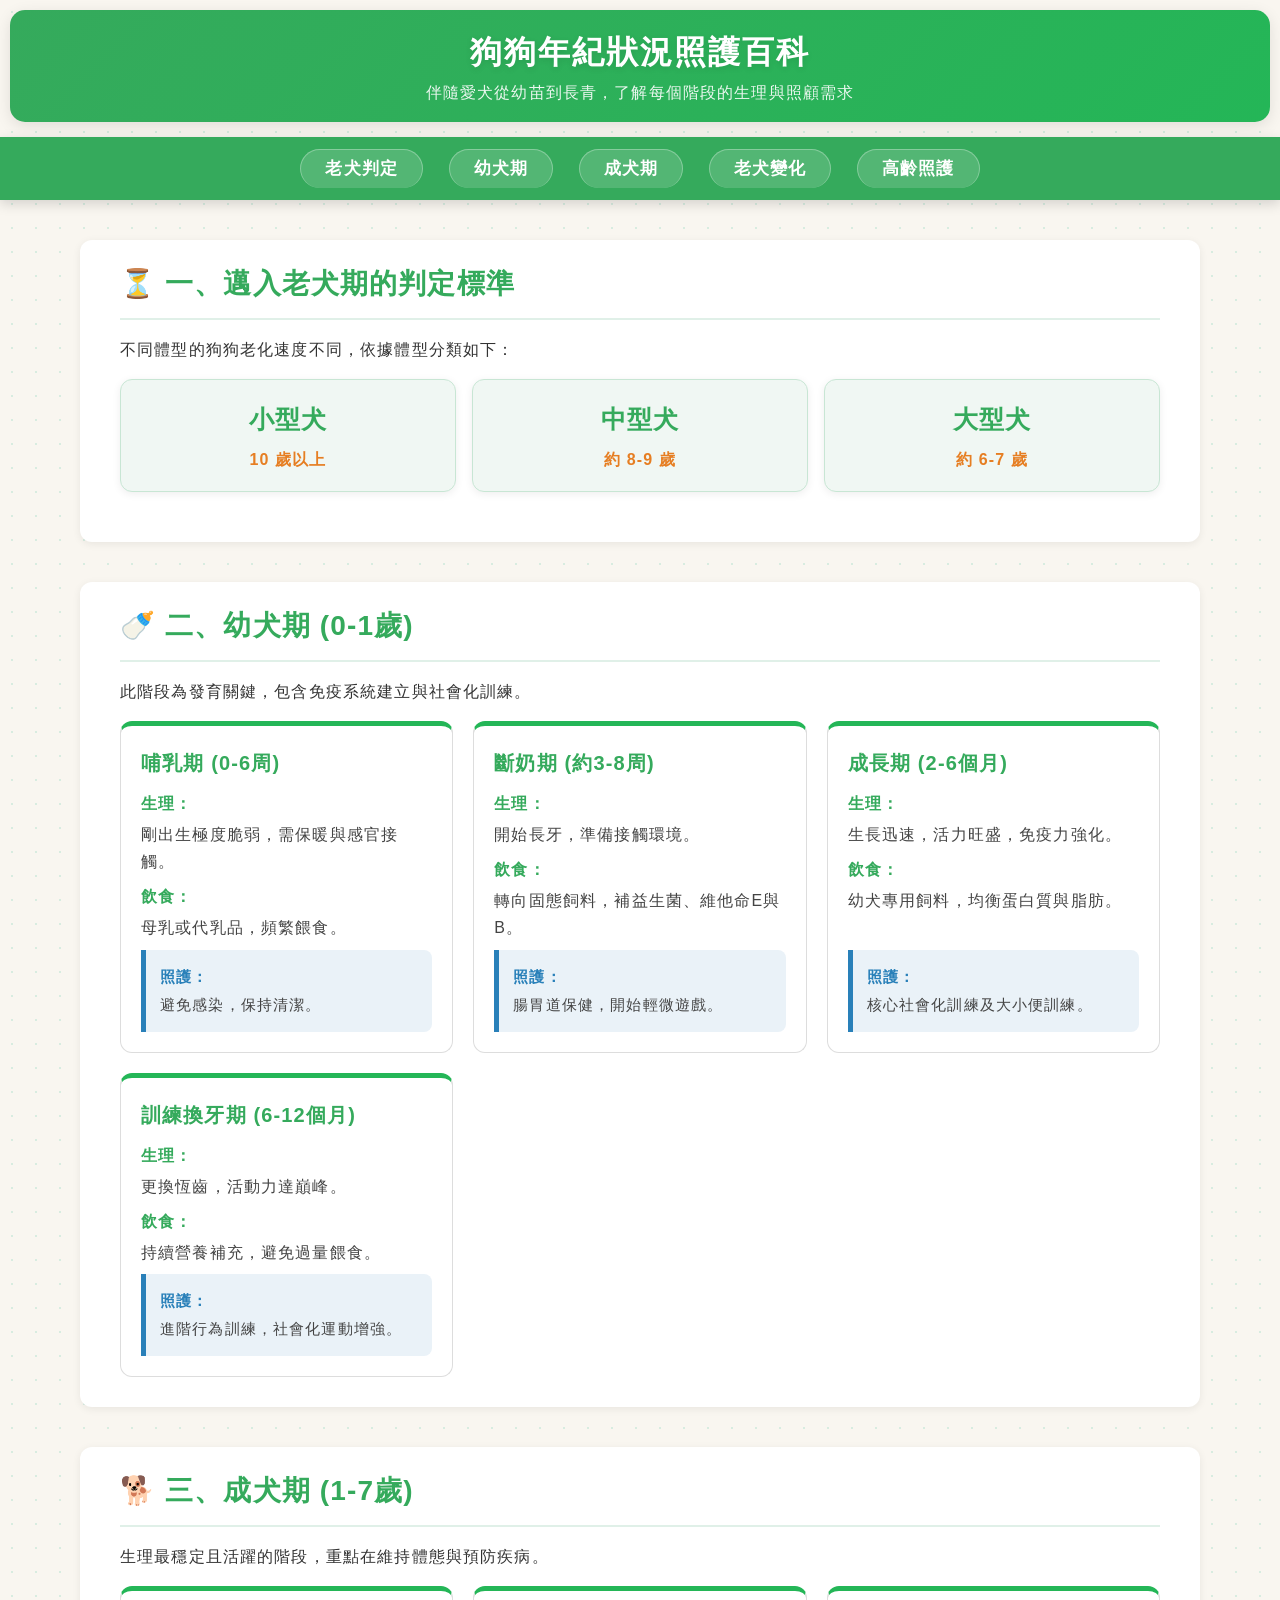
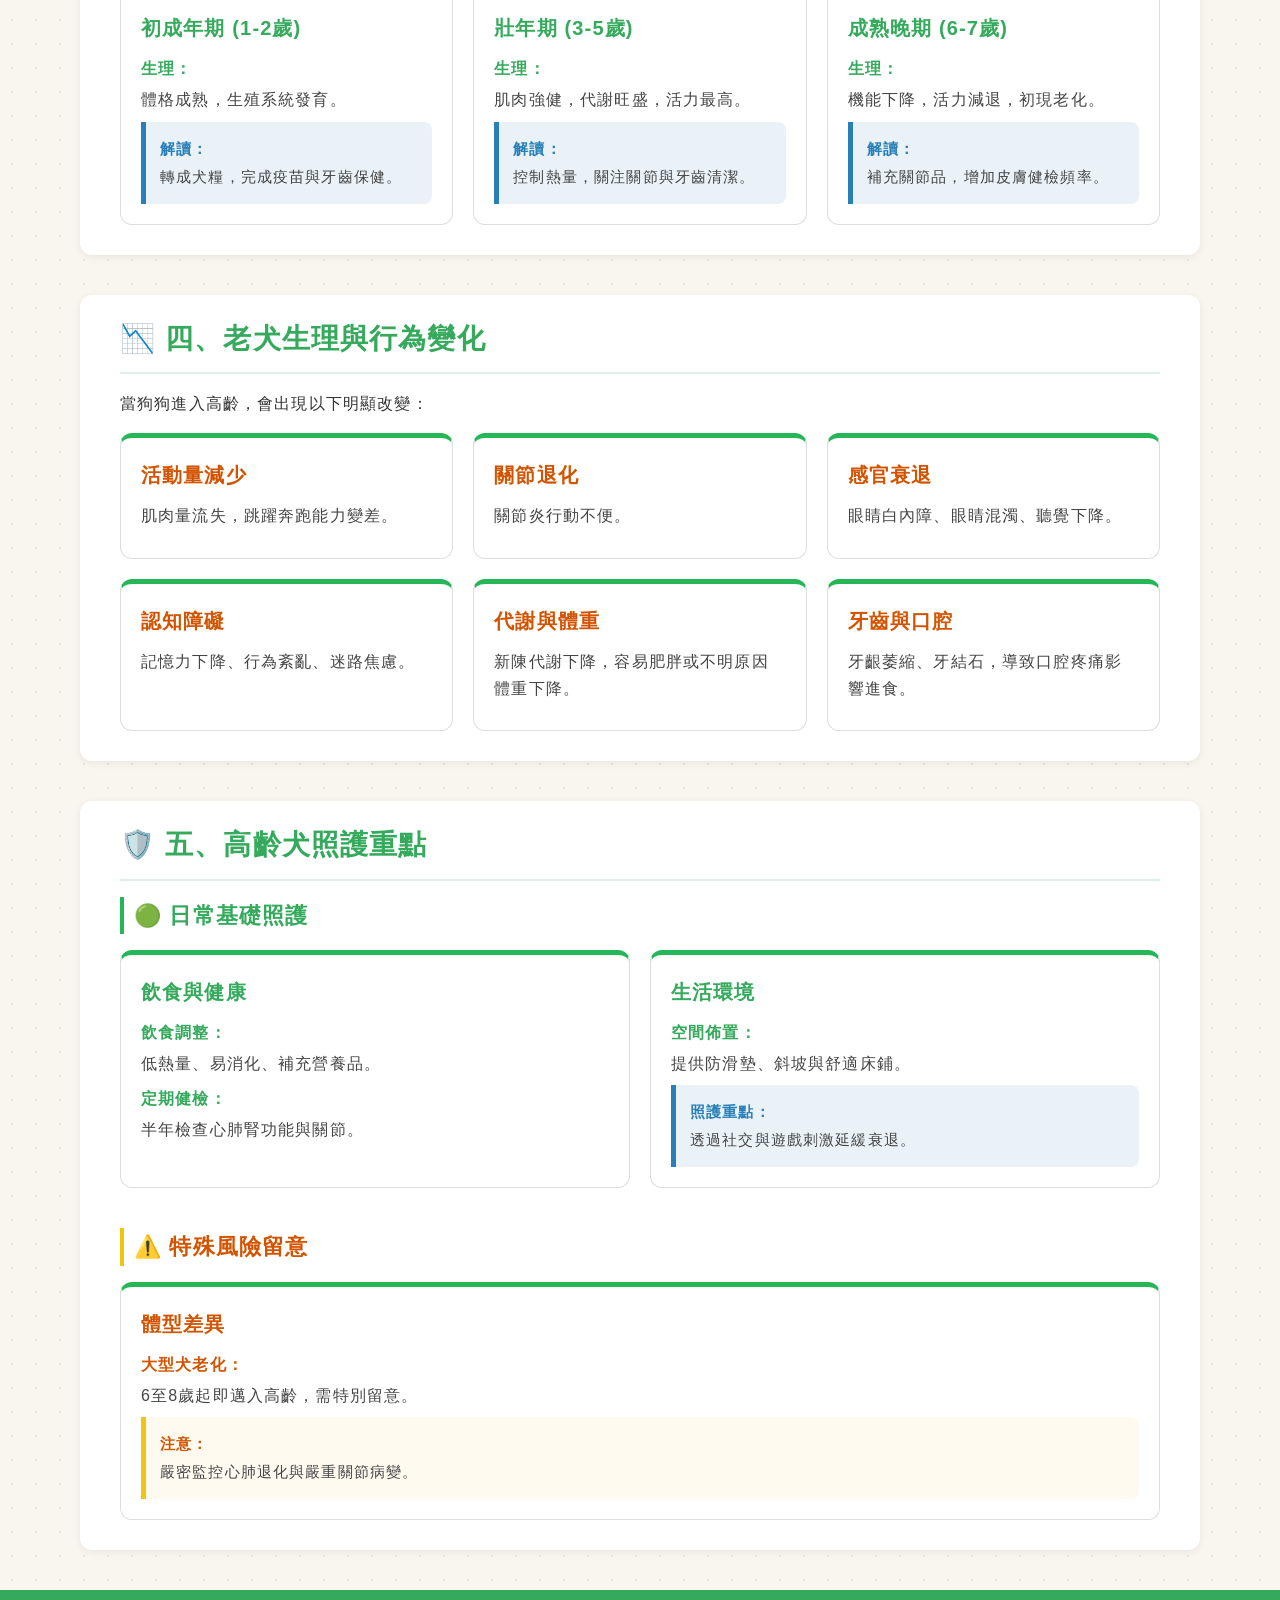
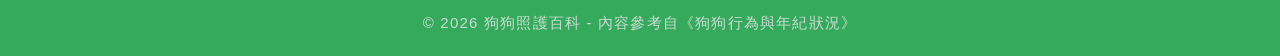
==== commit 57c2df2a: "Update age.html 返回+跳轉" ====
--- a/age.html
+++ b/age.html
@@ -165,93 +165,102 @@
     <p>&copy; 2026 狗狗照護百科 - 內容參考自《狗狗行為與年紀狀況》</p>
 </footer>
 
-<!-- ✅ 新增的平滑滾動腳本 -->
-<script>
-document.addEventListener("DOMContentLoaded", () => {
-    const navLinks = document.querySelectorAll('nav a[href^="#"]');
-    navLinks.forEach(link => {
-        link.addEventListener("click", function(e) {
-            e.preventDefault();
-            const targetId = this.getAttribute("href");
-            const targetElement = document.querySelector(targetId);
-            if (targetElement) {
-                targetElement.scrollIntoView({ behavior: "smooth", block: "start" });
-            }
-        });
-    });
-});
-</script>
-
-<!-- 🌟 八大分頁共用：滑動動態浮現 (Scroll Reveal) ＋ 搜尋/小知識精準定位聚光燈 -->
+<!-- 🌟 八大分頁共用：導覽列返回防呆 ＋ 滑動特效 ＋ 搜尋精準定位 -->
     <script>
         document.addEventListener("DOMContentLoaded", () => {
-            // 1. 讓分頁所有卡片在往下滑動時「現場動態浮現」，滑動網頁不再枯燥！
-            const allCards = document.querySelectorAll('.card-item, .sub-card, .danger-card');
+            
+            // ==========================================
+            // 1. 解決導覽列上一頁問題：攔截點擊，防止產生歷史紀錄
+            // ==========================================
+            const navLinks = document.querySelectorAll('nav a[href^="#"]');
+            navLinks.forEach(link => {
+                link.addEventListener("click", function(e) {
+                    // 阻擋預設的錨點跳轉行為 (防止將 #hash 寫入瀏覽器歷史紀錄)
+                    e.preventDefault(); 
+                    
+                    const targetId = this.getAttribute("href");
+                    const targetElement = document.querySelector(targetId);
+                    
+                    if (targetElement) {
+                        // 僅執行平滑滾動，網址列不變，按「上一頁」就會直接離開此分頁
+                        targetElement.scrollIntoView({ behavior: "smooth", block: "start" });
+                    }
+                });
+            });
+
+            // ==========================================
+            // 2. 滑動動態浮現 (讓所有卡片與區塊活起來)
+            // ==========================================
+            const cards = document.querySelectorAll('.item-card, .dog-card, .sub-card, .danger-card, .age-card, .sport-card, .food-danger, .food-warning, .section-block');
+            
             if ('IntersectionObserver' in window) {
                 const observer = new IntersectionObserver((entries) => {
                     entries.forEach(entry => {
                         if (entry.isIntersecting) {
                             entry.target.classList.add('revealed');
-                            observer.unobserve(entry.target);
+                            observer.unobserve(entry.target); 
+                            
+                            // 動畫結束後移除初始化 class，把控制權還給 hover 特效，解決 CSS 衝突
+                            setTimeout(() => {
+                                entry.target.classList.remove('scroll-reveal-init', 'revealed');
+                            }, 700);
                         }
                     });
-                }, { threshold: 0.12, rootMargin: "0px 0px -30px 0px" });
-
-                allCards.forEach((card, idx) => {
+                }, { threshold: 0.05, rootMargin: "50px 0px -20px 0px" });
+
+                cards.forEach((card, idx) => {
                     card.classList.add('scroll-reveal-init');
-                    card.style.transitionDelay = `${(idx % 3) * 0.08}s`;
+                    // 製造波浪般的錯開浮現感
+                    card.style.transitionDelay = `${(idx % 3) * 0.05}s`;
                     observer.observe(card);
                 });
+            } else {
+                cards.forEach(card => card.classList.add('revealed'));
             }
 
-            // 2. 處理 ?focus=關鍵字 精準跳轉定位與醒目提示
+            // ==========================================
+            // 3. 接收 ?focus= 網址參數，進行精準跳轉與動畫打光
+            // ==========================================
             const params = new URLSearchParams(window.location.search);
-            const focusText = params.get("focus");
-            if (!focusText) return;
-
-            // 優先精準鎖定內層知識小卡片 (.card-item, .sub-card, .danger-card, .warning-box)，避免誤抓外層大框
-            const cardTargets = document.querySelectorAll('.card-item, .sub-card, .danger-card, .warning-box');
-            let matchedTarget = null;
-
-            // 先比對卡片標題 (h3, h4, strong)，最精準
-            for (const card of cardTargets) {
-                const heading = card.querySelector('h3, h4, strong');
-                if (heading && heading.textContent.includes(focusText)) {
-                    matchedTarget = card;
-                    break;
+            const focusKw = params.get('focus');
+            
+            if (focusKw) {
+                // 從最內層、最小的小卡片開始找，避免一開始就抓到外層的大容器
+                const targetSelectors = ['.item-card', '.dog-card', '.sub-card', '.danger-card', '.food-warning', '.food-danger', '.warning-box', '.section-block'];
+                let targetCard = null;
+
+                for (let selector of targetSelectors) {
+                    const elements = document.querySelectorAll(selector);
+                    for (let el of elements) {
+                        if (el.textContent.includes(focusKw)) {
+                            targetCard = el;
+                            break; 
+                        }
+                    }
+                    if (targetCard) break; // 只要在較小層級找到，就立即停止尋找
+                }
+
+                if (targetCard) {
+                    setTimeout(() => {
+                        // 確保目標不受滑動隱藏動畫影響
+                        targetCard.classList.remove('scroll-reveal-init');
+                        
+                        // 稍微延遲讓 DOM 準備好，然後平滑滾動到螢幕正中央
+                        setTimeout(() => {
+                            targetCard.scrollIntoView({ behavior: 'smooth', block: 'center' });
+                        }, 100);
+                        
+                        // 🌟 強制瀏覽器重繪，保證跳轉動畫 100% 觸發
+                        setTimeout(() => {
+                            targetCard.classList.remove('spotlight-focus-card');
+                            void targetCard.offsetWidth; 
+                            targetCard.classList.add('spotlight-focus-card');
+                        }, 600);
+                    }, 400); 
                 }
             }
-
-            // 若標題沒找到，再比對卡片內文或大區塊標題 (h2)
-            if (!matchedTarget) {
-                for (const card of cardTargets) {
-                    if (card.textContent.includes(focusText)) {
-                        matchedTarget = card;
-                        break;
-                    }
-                }
-            }
-
-            if (!matchedTarget) {
-                const sectionTargets = document.querySelectorAll('.section-block');
-                for (const sec of sectionTargets) {
-                    if (sec.textContent.includes(focusText)) {
-                        matchedTarget = sec;
-                        break;
-                    }
-                }
-            }
-
-            // 找到目標卡片後，平滑捲動至螢幕正中央，並亮起「🐾 您查找的知識點」醒目聚光燈！
-            if (matchedTarget) {
-                matchedTarget.classList.add('revealed');
-                setTimeout(() => {
-                    matchedTarget.scrollIntoView({ behavior: 'smooth', block: 'center' });
-                    matchedTarget.classList.add('spotlight-focus-card');
-                }, 300);
-            }
         });
-    </script>   
+    </script>
     
 </body>
 </html>
--- a/css/common.css
+++ b/css/common.css
@@ -2,6 +2,7 @@
 
 /* =============================================
    全站共用樣式表 (common.css)
+   徹底清理版：結合 UX 生動化與手機版呼吸感大改造
    ============================================= */
 
 :root {
@@ -34,20 +35,24 @@
     box-sizing: border-box;
 }
 
+html {
+    scroll-behavior: smooth;
+}
+
 body {
     font-family: 'Microsoft JhengHei', '微軟正黑體', 'PingFang TC', Arial, sans-serif;
     background-color: var(--bg-page);
+    background-image: radial-gradient(#d8ece0 1px, transparent 1px);
+    background-size: 24px 24px;
     color: var(--text-main);
     line-height: 1.7;
     min-height: 100%;
     font-size: 16px;
-
-    /* 關鍵新增：調整全站文字的左右間距 */
     letter-spacing: 1.15px;
-}
-
-ul,
-ol {
+    overflow-x: hidden;
+}
+
+ul, ol {
     padding-left: 20px;
 }
 
@@ -65,8 +70,13 @@
 }
 
 /* =============================================
-   1. 頂部 Header & 導覽列 (整合 02 的膠囊按鈕設計)
-   ============================================= */
+   1. 頂部 Header & 導覽列
+   ============================================= */
+@keyframes subpageFadeUp {
+    from { opacity: 0; transform: translateY(18px); }
+    to { opacity: 1; transform: translateY(0); }
+}
+
 header {
     text-align: center;
     padding: 15px 20px;
@@ -75,12 +85,16 @@
     border-radius: var(--radius-lg);
     box-shadow: var(--shadow-md);
     margin: 10px 10px 20px 10px;
+    position: relative;
+    overflow: hidden;
+    animation: subpageFadeUp 0.5s ease-out both;
 }
 
 header h1 {
     margin: 0;
     font-size: 32px;
     letter-spacing: 2px;
+    text-shadow: 0 2px 6px rgba(0, 0, 0, 0.1);
 }
 
 header p {
@@ -95,17 +109,16 @@
     top: 0;
     z-index: 1000;
     text-align: center;
-    box-shadow: 0 2px 8px rgba(0, 0, 0, 0.2);
-    /* 整合 02 醫療飲食的專屬設定 */
+    box-shadow: 0 4px 12px rgba(0, 0, 0, 0.15);
     margin-top: -5px;
     margin-bottom: 25px;
     padding: 10px 0;
+    backdrop-filter: blur(8px);
 }
 
 nav a {
     color: white;
     font-weight: bold;
-    /* 膠囊按鈕設計 */
     display: inline-block;
     background-color: rgba(255, 255, 255, 0.15);
     border: 1px solid rgba(255, 255, 255, 0.3);
@@ -113,7 +126,7 @@
     padding: 5px 24px;
     margin: 2px 10px;
     font-size: 17px;
-    transition: all 0.3s ease;
+    transition: all 0.25s cubic-bezier(0.25, 0.8, 0.25, 1);
     border-bottom: none;
 }
 
@@ -121,12 +134,16 @@
     background-color: #ffffff;
     color: var(--green-dark);
     border-bottom: none !important;
-    transform: translateY(-3px); /* 微微往上浮起 */
-    box-shadow: 0 4px 10px rgba(0, 0, 0, 0.2);
-}
-
-/* =============================================
-   2. 共用容器與卡片底座
+    transform: translateY(-3px) scale(1.05);
+    box-shadow: 0 6px 14px rgba(0, 0, 0, 0.15);
+}
+
+nav a:active {
+    transform: scale(0.95);
+}
+
+/* =============================================
+   2. 共用容器與大分類卡片底座 (.section-block)
    ============================================= */
 .container {
     max-width: none;
@@ -140,15 +157,15 @@
 .category-block,
 .card,
 .care-section,
-.sport-card {
+.sport-card,
+.section-block {
     background: var(--bg-white);
     border-radius: var(--radius-md);
     box-shadow: var(--shadow-sm);
     margin-bottom: 40px;
     padding: 20px 40px 30px 40px;
-    
-    /* ✅ 關鍵新增：全站錨點防遮擋機制，預留 70px 給上方浮動選單 */
-    scroll-margin-top: 70px; 
+    scroll-margin-top: 85px; /* 防遮擋 */
+    transition: box-shadow 0.3s ease, transform 0.3s ease;
 }
 
 /* =============================================
@@ -157,19 +174,17 @@
 h2 {
     color: var(--green-dark);
     font-size: 28px;
-    /* 放大主標題 */
     margin-top: 0;
     margin-bottom: 16px;
     padding-bottom: 10px;
     padding-left: 0;
     border-left: none;
-    border-bottom: 1px solid #eee;
+    border-bottom: 2px solid var(--green-light);
 }
 
 h3 {
     color: var(--green-main);
     font-size: 22px;
-    /* 放大次標題 */
     margin-top: 24px;
     margin-bottom: 12px;
     padding: 8px 14px;
@@ -180,7 +195,6 @@
 h4 {
     color: var(--text-main);
     font-size: 21px;
-    /* 微調分類標題 (確保比卡片文字大) */
     margin-bottom: 10px;
     padding-left: 10px;
     border-left: 4px solid var(--accent);
@@ -197,130 +211,123 @@
     box-shadow: var(--shadow-sm);
 }
 
-th,
-td {
-    border: 1px solid #e0e0e0;
-    padding: 12px 14px;
-    text-align: left;
-}
-
-th {
-    background-color: var(--green-main);
-    color: white;
-    font-weight: bold;
-}
-
-tr:nth-child(even) {
-    background-color: var(--green-bg);
-}
-
-tr:hover {
-    background-color: var(--green-light);
-}
-
-/* =============================================
-   4. 全站卡片網格系統 (01至08頁共用)
-   ============================================= */
-.item-grid {
+th, td { border: 1px solid #e0e0e0; padding: 12px 14px; text-align: left; }
+th { background-color: var(--green-main); color: white; font-weight: bold; }
+tr:nth-child(even) { background-color: var(--green-bg); }
+tr:hover { background-color: var(--green-light); }
+
+/* =============================================
+   4. 全站小卡片網格系統與生動互動
+   ============================================= */
+.item-grid, .dog-grid, .grid {
     display: grid;
-    /* ✅ 關鍵魔法：加入 min(100%, 280px)。
-       如果螢幕夠寬，最小維持 280px；如果螢幕太窄，就乖乖縮小到 100%，絕對不准突出去！ */
     grid-template-columns: repeat(auto-fit, minmax(min(100%, 280px), 1fr));
     gap: 20px;
     margin-top: 16px;
 }
 
-.item-card {
+.item-card, .dog-card, .sub-card, .danger-card, .age-card {
     border: 1px solid var(--border);
+    border-top: 5px solid var(--green-main); 
     border-radius: var(--radius-md);
     padding: 20px;
     background: var(--bg-white);
-    transition: transform 0.2s, box-shadow 0.2s;
     display: flex;
     flex-direction: column;
     height: 100%;
-    /* ✅ 加上斷字設定，防止過長的英文單字或網址把卡片撐破 */
     word-wrap: break-word; 
     overflow-wrap: break-word;
-}
-
-.item-card:hover {
-    transform: translateY(-4px);
-    box-shadow: 0 8px 20px rgba(0, 0, 0, 0.12);
-}
-
-.item-name {
+    position: relative;
+    scroll-margin-top: 105px;
+    transition: transform 0.3s cubic-bezier(0.25, 0.8, 0.25, 1), box-shadow 0.3s ease, border-color 0.3s ease !important;
+}
+
+/* 危險食物卡片紅色帶 */
+.danger-card { border-top-color: var(--danger) !important; }
+
+/* 🌟 卡片懸停立體上浮特效 */
+.item-card:hover, .dog-card:hover, .sub-card:hover, .danger-card:hover, .age-card:hover {
+    transform: translateY(-6px) !important;
+    box-shadow: 0 12px 24px rgba(36, 182, 87, 0.15) !important;
+    border-color: #a3e4bd !important;
+}
+
+.item-name, .dog-name {
     font-size: 20px;
-    /* 稍微縮小卡片標題，視覺重點在 H2/H3/H4 */
     font-weight: bold;
     margin-bottom: 10px;
     color: var(--green-dark);
-}
-
-/* 專屬危險卡片的紅/橘字標題 */
-.item-name.danger-text {
-    color: var(--danger);
-}
-
-.item-name.warning-text {
-    color: #d35400;
-}
-
-.item-card p {
+    transition: transform 0.2s ease;
+}
+
+/* 卡片標題懸停右移 */
+.item-card:hover .item-name, 
+.dog-card:hover .dog-name {
+    transform: translateX(4px);
+}
+
+.item-name.danger-text { color: var(--danger); }
+.item-name.warning-text { color: #d35400; }
+
+.item-card p, .dog-card p {
     font-size: 16px;
     color: #444;
     margin-bottom: 8px;
 }
 
 /* =============================================
-   原有的標籤系統 
+   5. 標籤與警示框
    ============================================= */
 .info-label {
     font-size: 16px;
     font-weight: bold;
     color: var(--green-dark);
-
-    /* 讓彩色標籤獨立佔據一行，把黑色文字擠到下面 */
     display: block;
     margin-bottom: 4px;
-    /* 與下方的黑色文字保留空間 */
-}
-
-/* =============================================
-   14. 全域通用：解讀/說明框
-   ============================================= */
+}
+
+/* 標籤懸停 Q 彈特效 */
+.tag, .badge, span[class*="tag"] {
+    display: inline-block;
+    padding: 4px 12px !important;
+    margin: 0 4px 6px 0 !important;
+    border-radius: 20px !important;
+    font-size: 0.88rem !important;
+    font-weight: bold !important;
+    transition: transform 0.2s ease, box-shadow 0.2s ease !important;
+}
+.tag:hover, .badge:hover {
+    transform: translateY(-2px) scale(1.08) !important;
+    box-shadow: 0 4px 8px rgba(36, 182, 87, 0.2) !important;
+}
+
 .item-card .interpret-box strong {
     color: var(--info-blue);
     display: block;
-    /* 讓「解讀/說明：」斷行 */
     margin-bottom: 4px;
 }
 
-/* 注意事項黃框 (自動貼齊底部) */
+/* 注意事項黃框 */
 .warning-box {
-    background-color: #fffbea;
-    border-left: 5px solid var(--accent-yellow);
-    padding: 12px 14px;
-    font-size: 15px;
-    color: #444;
-    line-height: 1.6;
-    border-radius: 0 var(--radius-sm) var(--radius-sm) 0;
-    margin-top: auto;
-    /* 永遠推到卡片最底部 */
+    background-color: #fffbea !important;
+    border-left: 5px solid var(--accent-yellow) !important;
+    border-radius: 0 var(--radius-sm) var(--radius-sm) 0 !important;
+    padding: 12px 14px !important;
+    font-size: 15px !important;
+    color: #444 !important;
+    line-height: 1.6 !important;
+    margin-top: auto !important;
 }
 
 .warning-box strong {
     color: #d35400;
     display: block;
-    /* 讓「注意：」斷行 */
     margin-bottom: 4px;
 }
 
-/* 飲食警示區底色 */
 .food-danger {
     background-color: var(--danger-bg);
     border: 2px dashed var(--danger);
-    /* ✅ 將 padding 從原本的 25px 改為 20px (手機版我們會在 media query 再縮小) */
     padding: 20px; 
     border-radius: var(--radius-md);
     margin-bottom: 30px;
@@ -329,14 +336,13 @@
 .food-warning {
     background-color: #fffaf0;
     border: 2px dashed var(--accent-yellow);
-    /* ✅ 同上，稍微縮小 */
     padding: 20px; 
     border-radius: var(--radius-md);
     margin-bottom: 30px;
 }
 
 /* =============================================
-   5. 頁 04 (狗狗行為)
+   6. 其他分頁專屬細節 (行為、年紀、用品、運動)
    ============================================= */
 .tips {
     background-color: #fff8ee;
@@ -348,201 +354,40 @@
     color: var(--text-muted);
 }
 
-.behavior-box {
-    display: grid;
-    grid-template-columns: repeat(auto-fit, minmax(280px, 1fr));
-    gap: 16px;
-    margin-top: 16px;
-}
-
-.item {
-    border: 1px solid #e8e8e8;
-    padding: 16px;
-    border-radius: var(--radius-sm);
-    background: var(--bg-white);
-    transition: box-shadow 0.2s;
-}
-
-.item:hover {
-    box-shadow: 0 4px 12px rgba(0, 0, 0, 0.08);
-}
-
-.item h3 {
-    margin-top: 0;
-    font-size: 18px;
-    padding: 6px 10px;
-}
-
-/* =============================================
-   6. 頁 05 (年紀狀況)
-   ============================================= */
-.age-standard {
-    display: flex;
-    justify-content: space-around;
-    flex-wrap: wrap;
-    gap: 16px;
-    margin: 20px 0;
-}
-
-.age-card {
-    background: var(--green-bg);
-    padding: 18px 20px;
-    border-radius: var(--radius-md);
-    border: 1px solid #c8e6d4;
-    text-align: center;
-    min-width: 150px;
-    box-shadow: var(--shadow-sm);
-}
-
-.age-card p {
-    color: var(--text-muted);
-    margin-bottom: 6px;
-}
-
-.age-card b {
-    font-size: 22px;
-    color: var(--green-main);
-}
-
-.highlight-box {
-    background-color: var(--green-bg);
-    border-left: 5px solid var(--green-main);
-    padding: 16px 20px;
-    margin: 16px 0;
-    border-radius: 0 var(--radius-sm) var(--radius-sm) 0;
-}
-
-.highlight-box h3 {
-    margin-top: 0;
-    background: none;
-    padding: 0;
-    color: var(--green-dark);
-}
-
-/* =============================================
-   7. 頁 06 (寵物用品)
-   ============================================= */
-.category-block {
-    border-top: 5px solid var(--green-main);
-    border-left: none;
-}
-
-.category-block>h2::before {
-    content: "🦴";
-    margin-right: 8px;
-    font-size: 24px;
-}
-
-.category-block>h2 {
-    border-left: none;
-    padding-left: 0;
-}
-
-.item-group {
-    margin-bottom: 20px;
-}
-
-.item-title {
-    font-weight: bold;
-    color: var(--green-dark);
-    display: block;
-    font-size: 19px;
-    margin-bottom: 5px;
-}
-
-.item-desc {
-    margin: 0;
-    padding-left: 18px;
-    position: relative;
-    color: var(--text-muted);
-    font-size: 16px;
-}
-
-.item-desc::before {
-    content: "•";
-    position: absolute;
-    left: 4px;
-    color: var(--green-main);
-    font-weight: bold;
-}
-
-/* =============================================
-   8. 頁 07 (照顧方法)
-   ============================================= */
-.care-section {
-    border-left: 6px solid var(--green-main);
-}
-
-.care-section ul {
-    list-style: none;
-    padding: 0;
-}
-
-.care-section ul li {
-    margin-bottom: 12px;
-    padding-left: 26px;
-    position: relative;
-    font-size: 16px;
-}
-
-.care-section ul li::before {
-    content: "🐾";
-    position: absolute;
-    left: 0;
-    font-size: 14px;
-}
-
-.highlight {
-    font-weight: bold;
-    color: #c0392b;
-}
-
-/* =============================================
-   9. 頁 08 (運動) 
-   ============================================= */
-.sport-card {
-    border-left: 6px solid var(--green-main);
-}
-
-.sport-card ul {
-    list-style: none;
-    padding: 0;
-    margin: 0;
-}
-
-.sport-card ul li {
-    margin-bottom: 14px;
-    padding-left: 26px;
-    position: relative;
-    font-size: 16px;
-}
-
-.sport-card ul li::before {
-    content: "✔";
-    position: absolute;
-    left: 0;
-    color: var(--green-main);
-    font-weight: bold;
-}
-
-.info-tag {
-    font-weight: bold;
-    color: var(--green-dark);
-}
-
-.sport-card>h2::before {
-    content: "🎾";
-    margin-right: 8px;
-    font-size: 24px;
-}
-
-.sport-card>h2 {
-    border-left: none;
-    padding-left: 0;
-}
-
-/* =============================================
-   10. Footer 頁尾
+.behavior-box { display: grid; grid-template-columns: repeat(auto-fit, minmax(280px, 1fr)); gap: 16px; margin-top: 16px; }
+.item { border: 1px solid #e8e8e8; padding: 16px; border-radius: var(--radius-sm); background: var(--bg-white); transition: box-shadow 0.2s, transform 0.2s; }
+.item:hover { box-shadow: 0 4px 12px rgba(0, 0, 0, 0.08); transform: translateY(-2px); }
+.item h3 { margin-top: 0; font-size: 18px; padding: 6px 10px; }
+
+.age-standard { display: flex; justify-content: space-around; flex-wrap: wrap; gap: 16px; margin: 20px 0; }
+.age-card { background: var(--green-bg); padding: 18px 20px; border-radius: var(--radius-md); border: 1px solid #c8e6d4; text-align: center; min-width: 150px; box-shadow: var(--shadow-sm); }
+.age-card p { color: var(--text-muted); margin-bottom: 6px; }
+.age-card b { font-size: 22px; color: var(--green-main); }
+
+.highlight-box { background-color: var(--green-bg); border-left: 5px solid var(--green-main); padding: 16px 20px; margin: 16px 0; border-radius: 0 var(--radius-sm) var(--radius-sm) 0; }
+.highlight-box h3 { margin-top: 0; background: none; padding: 0; color: var(--green-dark); }
+.category-block { border-top: 5px solid var(--green-main); border-left: none; }
+.category-block>h2::before { content: "🦴"; margin-right: 8px; font-size: 24px; }
+.category-block>h2 { border-left: none; padding-left: 0; }
+.item-group { margin-bottom: 20px; }
+.item-title { font-weight: bold; color: var(--green-dark); display: block; font-size: 19px; margin-bottom: 5px; }
+.item-desc { margin: 0; padding-left: 18px; position: relative; color: var(--text-muted); font-size: 16px; }
+.item-desc::before { content: "•"; position: absolute; left: 4px; color: var(--green-main); font-weight: bold; }
+.care-section { border-left: 6px solid var(--green-main); }
+.care-section ul { list-style: none; padding: 0; }
+.care-section ul li { margin-bottom: 12px; padding-left: 26px; position: relative; font-size: 16px; }
+.care-section ul li::before { content: "🐾"; position: absolute; left: 0; font-size: 14px; }
+.highlight { font-weight: bold; color: #c0392b; }
+.sport-card { border-left: 6px solid var(--green-main); }
+.sport-card ul { list-style: none; padding: 0; margin: 0; }
+.sport-card ul li { margin-bottom: 14px; padding-left: 26px; position: relative; font-size: 16px; }
+.sport-card ul li::before { content: "✔"; position: absolute; left: 0; color: var(--green-main); font-weight: bold; }
+.info-tag { font-weight: bold; color: var(--green-dark); }
+.sport-card>h2::before { content: "🎾"; margin-right: 8px; font-size: 24px; }
+.sport-card>h2 { border-left: none; padding-left: 0; }
+
+/* =============================================
+   7. Footer 頁尾
    ============================================= */
 footer {
     text-align: center;
@@ -552,91 +397,147 @@
     font-size: 15px;
     margin-top: 40px;
 }
-
-footer p {
-    color: #c8ddd2;
-    letter-spacing: 1.2px;
-}
-
-/* =============================================
-   11. RWD 響應式設計 (手機/平板 - UX 優化版)
+footer p { color: #c8ddd2; letter-spacing: 1.2px; }
+
+/* =========================================================
+   🌟 8. 滑動網頁時的卡片動態浮現效果 (強制覆蓋)
+   ========================================================= */
+.scroll-reveal-init {
+    opacity: 0 !important;
+    transform: translateY(40px) !important;
+    transition: opacity 0.6s ease-out, transform 0.6s cubic-bezier(0.25, 0.8, 0.25, 1) !important;
+    pointer-events: none;
+}
+
+.scroll-reveal-init.revealed {
+    opacity: 1 !important;
+    transform: translateY(0) !important;
+    pointer-events: auto;
+}
+
+/* =========================================================
+   🌟 9. 超醒目「跳轉定位聚光燈」 (強制彈跳發光)
+   ========================================================= */
+@keyframes elegantSpotlight {
+    0% { box-shadow: 0 0 0 0 rgba(36, 182, 87, 0.8); transform: scale(1); }
+    30% { box-shadow: 0 0 20px rgba(36, 182, 87, 0.6), 0 0 0 6px rgba(36, 182, 87, 0.2); transform: scale(1.03); }
+    100% { box-shadow: 0 4px 12px rgba(0, 0, 0, 0.05); transform: scale(1); }
+}
+
+.spotlight-focus-card {
+    animation: elegantSpotlight 1s ease-in-out 3 forwards !important;
+    border: 3px solid #24b657 !important;
+    border-radius: 16px !important;
+    background-color: #f0fdf4 !important;
+    position: relative !important;
+    z-index: 99 !important;
+}
+
+.spotlight-focus-card::after {
+    content: "📍 知識定位點";
+    position: absolute;
+    top: -15px;
+    right: 15px;
+    background: linear-gradient(135deg, #f39c12, #e67e22);
+    color: white;
+    font-size: 13px;
+    padding: 5px 12px;
+    border-radius: 20px;
+    box-shadow: 0 4px 10px rgba(230, 126, 34, 0.4);
+    font-weight: bold;
+    z-index: 100;
+    animation: fadeInTag 0.5s ease-out forwards;
+}
+
+@keyframes fadeInTag {
+    from { opacity: 0; transform: translateY(10px); }
+    to { opacity: 1; transform: translateY(0); }
+}
+
+/* =============================================
+   📱 10. RWD 響應式設計 (手機/平板 - 解除擁擠感)
    ============================================= */
 @media (max-width: 768px) {
     header {
         margin: 10px 10px 20px;
         padding: 20px 15px;
     }
-
-    header h1 {
-        font-size: 24px;
-    }
-
+    header h1 { font-size: 24px; }
+    
     .container {
-        padding: 0 12px;
-    }
-
-    .category-section,
-    section,
-    .section,
-    .care-section,
-    .category-block,
-    .card,
-    .sport-card {
-        padding: 15px 15px 20px 15px;
-    }
-
-    .food-danger,
-    .food-warning {
+        padding: 0 12px !important; 
+    }
+
+    /* 關鍵：把外層的白底方塊變透明，消除壓迫感 */
+    .category-section, section, .section, .care-section, .category-block, .card, .sport-card, .section-block {
+        background: transparent !important;
+        box-shadow: none !important;
+        border: none !important;
+        padding: 0 !important;
+        margin-bottom: 30px !important;
+    }
+
+    .category-section h2, .section-block h2 {
+        background: white;
+        padding: 12px 15px !important;
+        border-radius: 12px !important;
+        border-left: 6px solid var(--green-main) !important;
+        border-bottom: none !important;
+        box-shadow: 0 2px 8px rgba(0,0,0,0.04) !important;
+        font-size: 1.35rem !important;
+        margin-bottom: 16px !important;
+    }
+
+    .food-danger, .food-warning {
         padding: 12px;
         margin-left: -5px;
         margin-right: -5px;
     }
 
-    .item-card {
-        padding: 15px;
-    }
-
-    .warning-box,
-    .item-card .interpret-box {
-        padding: 10px 12px; 
-        font-size: 14px;
-    }
-
-    /* ✅ 導覽列 UI/UX 升級：加入高質感捲軸提示，取代原本的隱藏設定 */
+    /* 內層小卡片真正拉開距離 */
+    .item-grid, .dog-grid, .grid {
+        grid-template-columns: 1fr;
+        gap: 20px !important;
+        padding: 0 !important;
+    }
+
+    .item-card, .dog-card, .sub-card, .danger-card, .age-card {
+        padding: 22px 18px !important;
+        border-radius: 16px !important;
+        box-shadow: 0 6px 18px rgba(31, 64, 46, 0.08) !important;
+    }
+
+    .warning-box, .item-card .interpret-box {
+        padding: 14px 16px !important; 
+        font-size: 14.5px !important;
+        margin: 16px -18px -22px -18px !important; 
+        border-radius: 0 0 16px 16px !important;
+        border-left: none !important;
+        border-top: 3px solid var(--accent-yellow) !important;
+    }
+
     nav {
         display: flex;
         flex-wrap: nowrap;
         overflow-x: auto;
         justify-content: flex-start; 
-        padding: 12px 15px 16px 15px; /* 底部稍微多留一點空間給捲軸 */
+        padding: 12px 15px 16px 15px; 
         margin-bottom: 20px;
         -webkit-overflow-scrolling: touch; 
-        
-        /* 針對 Firefox 的細捲軸設定 */
         scrollbar-width: thin;
         scrollbar-color: rgba(255, 255, 255, 0.4) transparent;
     }
     
-    /* ✅ 把原本的 display: none 換成漂亮的半透明細捲軸 */
-    nav::-webkit-scrollbar { 
-        height: 6px; /* 橫向捲軸的高度，纖細優雅 */
-    }
-    nav::-webkit-scrollbar-track {
-        background: transparent; /* 軌道全透明，保持背景乾淨 */
-    }
+    nav::-webkit-scrollbar { height: 6px; }
+    nav::-webkit-scrollbar-track { background: transparent; }
     nav::-webkit-scrollbar-thumb {
-        background: rgba(255, 255, 255, 0.4); /* 半透明白色的拉桿 */
-        border-radius: 10px; /* 圓角拉桿 */
+        background: rgba(255, 255, 255, 0.4);
+        border-radius: 10px;
     }
     nav::-webkit-scrollbar-thumb:hover {
-        background: rgba(255, 255, 255, 0.8); /* 電腦版滑鼠移上去時變亮，強化互動感 */
-    }
-
-    /* ✅ 貼心細節：用偽元素在最後面撐開空間，確保滑到最後一個按鈕時不會貼死右邊界 */
-    nav::after {
-        content: '';
-        flex: 0 0 10px; 
-    }
+        background: rgba(255, 255, 255, 0.8);
+    }
+    nav::after { content: ''; flex: 0 0 10px; }
 
     nav a {
         display: inline-block;
@@ -646,489 +547,21 @@
         padding: 6px 16px;
     }
 
-    .item-grid,
-    .behavior-box {
-        grid-template-columns: 1fr;
-        gap: 15px;
-    }
-
-    table {
-        font-size: 14px;
-    }
-    th, td {
-        padding: 8px 10px;
+    .behavior-box { grid-template-columns: 1fr; gap: 15px; }
+    table { font-size: 14px; }
+    th, td { padding: 8px 10px; }
+    
+    footer {
+        width: 100% !important;
+        margin: 30px 0 0 0 !important;
+        border-radius: 0 !important;
     }
 }
 
 @media (max-width: 600px) {
-    body {
-        padding: 0;
-    }
+    body { padding: 0; }
     .age-standard {
         flex-direction: column;
         align-items: center;
     }
-
-/* =========================================================
-   12. 八大分頁全域生動化升級 (透過 common.css 統一賦予生命力)
-   ========================================================= */
-
-/* 1. 分頁區塊與知識卡片：進場柔和浮現動畫 */
-@keyframes subpageFadeUp {
-    from {
-        opacity: 0;
-        transform: translateY(18px);
-    }
-    to {
-        opacity: 1;
-        transform: translateY(0);
-    }
-}
-
-main section,
-.card,
-.breed-card,
-.info-card,
-.food-card,
-.care-card,
-.supply-card,
-.age-card,
-.exercise-card {
-    animation: subpageFadeUp 0.55s ease-out both;
-    transition: transform 0.3s cubic-bezier(0.25, 0.8, 0.25, 1), box-shadow 0.3s ease !important;
-}
-
-/* 錯開分頁卡片浮現時間，創造視覺節奏感 */
-main section:nth-child(2) { animation-delay: 0.08s; }
-main section:nth-child(3) { animation-delay: 0.16s; }
-main section:nth-child(4) { animation-delay: 0.24s; }
-
-/* 2. 分頁知識卡片：滑鼠移過或手指觸碰時「微浮起 + 立體光影」 */
-.card:hover,
-.breed-card:hover,
-.info-card:hover,
-.food-card:hover,
-.care-card:hover,
-.supply-card:hover,
-.age-card:hover,
-.exercise-card:hover {
-    transform: translateY(-5px) !important;
-    box-shadow: 0 12px 24px rgba(43, 74, 59, 0.14) !important;
-}
-
-/* 3. 分頁頂部綠色膠囊導覽列 (如：大型犬/中型犬/小型犬)：Q彈按壓與懸停發光 */
-nav a,
-.sub-nav a,
-.category-nav a,
-.pill-btn {
-    transition: all 0.25s ease !important;
-}
-
-nav a:hover,
-.sub-nav a:hover,
-.category-nav a:hover {
-    transform: translateY(-2px) scale(1.04) !important;
-    box-shadow: 0 4px 12px rgba(0, 0, 0, 0.15) !important;
-}
-
-nav a:active,
-.sub-nav a:active,
-button:active {
-    transform: scale(0.95) !important;
-}
-
-/* 4. 分頁內的特徵小標籤 (如：溫順、聰明、愛游泳) 懸停微放大 */
-.tag, .badge, .trait-tag, span[class*="tag"] {
-    transition: transform 0.2s ease, background-color 0.2s ease !important;
-    display: inline-block;
-}
-.tag:hover, .badge:hover, .trait-tag:hover {
-    transform: scale(1.08) !important;
-}
-
-/* =========================================================
-   13. 八大分頁手機版呼吸空間與滿版 Footer 優化
-   ========================================================= */
-@media screen and (max-width: 768px) {
-    html, body {
-        overflow-x: hidden !important;
-        margin: 0 !important;
-        padding: 0 !important;
-    }
-
-    /* 為分頁主內容加上舒適的左右留白，解決貼邊壓迫感 */
-    main, .container, .content-container {
-        padding-left: 16px !important;
-        padding-right: 16px !important;
-        box-sizing: border-box !important;
-    }
-
-    /* 分頁頂部綠色橫幅保留適度圓角與呼吸空間 */
-    header {
-        margin-left: 12px !important;
-        margin-right: 12px !important;
-        border-radius: 16px !important;
-    }
-
-    /* 確保分頁導覽列在手機上可以順暢橫向滑動或自動換行 */
-    nav {
-        position: sticky !important;
-        top: 0 !important;
-        z-index: 990 !important;
-        padding: 10px 12px !important;
-        overflow-x: auto !important;
-        white-space: nowrap !important;
-        -webkit-overflow-scrolling: touch;
-        box-shadow: 0 4px 10px rgba(0, 0, 0, 0.1) !important;
-    }
-
-    #site-footer, footer {
-        width: 100% !important;
-        max-width: 100% !important;
-        margin: 30px 0 0 0 !important;
-        border-radius: 0 !important;
-        box-sizing: border-box !important;
-    }
-}
-
-/* =================================================
-   common.css - 八大分頁生動化視覺與手機呼吸感終極版
-   ================================================= */
-
-* {
-    box-sizing: border-box;
-    margin: 0;
-    padding: 0;
-}
-
-html {
-    scroll-behavior: smooth;
-}
-
-body {
-    font-family: "Microsoft JhengHei", "PingFang TC", sans-serif;
-    background-color: #f4f9f5;
-    background-image: radial-gradient(#d8ece0 1px, transparent 1px);
-    background-size: 24px 24px; /* 為背景加上極細緻的森林系點陣紋理，告別單調白底 */
-    color: #2c3e35;
-    line-height: 1.75;
-    overflow-x: hidden;
-}
-
-/* 1. 頁首區：活潑的漸層光影與微浮動背景 */
-header {
-    background: linear-gradient(135deg, #2b7a4b 0%, #27ae60 55%, #52c27d 100%);
-    color: white;
-    text-align: center;
-    padding: 3rem 1.5rem;
-    margin: 22px auto;
-    max-width: 1100px;
-    border-radius: 26px;
-    box-shadow: 0 12px 28px rgba(39, 174, 96, 0.22);
-    position: relative;
-    overflow: hidden;
-    animation: subpageFadeUp 0.5s ease-out both;
-}
-
-header h1 {
-    font-size: 2.3rem;
-    margin-bottom: 0.6rem;
-    letter-spacing: 1.5px;
-    text-shadow: 0 2px 6px rgba(0, 0, 0, 0.12);
-}
-
-header p {
-    font-size: 1.05rem;
-    opacity: 0.95;
-}
-
-/* 2. 導覽列：毛玻璃固定膠囊列 */
-nav {
-    background-color: rgba(39, 174, 96, 0.95);
-    padding: 0.85rem 1rem;
-    position: sticky;
-    top: 0;
-    z-index: 1000;
-    text-align: center;
-    box-shadow: 0 6px 16px rgba(27, 67, 50, 0.12);
-    backdrop-filter: blur(8px);
-}
-
-nav a {
-    display: inline-block;
-    color: white;
-    text-decoration: none;
-    padding: 8px 20px;
-    margin: 4px 6px;
-    border-radius: 50px;
-    background: rgba(255, 255, 255, 0.18);
-    border: 1px solid rgba(255, 255, 255, 0.38);
-    font-weight: bold;
-    font-size: 0.95rem;
-    transition: all 0.25s cubic-bezier(0.25, 0.8, 0.25, 1);
-}
-
-nav a:hover {
-    background: white;
-    color: #1e7040;
-    transform: translateY(-3px) scale(1.05);
-    box-shadow: 0 6px 14px rgba(0, 0, 0, 0.15);
-}
-
-nav a:active {
-    transform: scale(0.95);
-}
-
-/* 3. 主容器與大分類區塊 */
-.container {
-    max-width: 1100px;
-    margin: 2.2rem auto;
-    padding: 0 24px;
-}
-
-.section-block {
-    background: rgba(255, 255, 255, 0.92);
-    padding: 36px;
-    margin-bottom: 38px;
-    border-radius: 26px;
-    box-shadow: 0 10px 28px rgba(31, 64, 46, 0.06);
-    border: 1px solid #e2efe7;
-    scroll-margin-top: 85px;
-    transition: transform 0.3s ease, box-shadow 0.3s ease;
-}
-
-h2 {
-    color: #1e6b3e;
-    border-bottom: 3px solid #dcf2e4;
-    padding-bottom: 12px;
-    margin-bottom: 22px;
-    font-size: 1.55rem;
-    display: flex;
-    align-items: center;
-    gap: 8px;
-}
-
-/* 4. 知識卡片：加上頂部森林綠漸層飾條與立體互動光影，徹底擺脫枯燥感 */
-.grid {
-    display: grid;
-    grid-template-columns: repeat(auto-fit, minmax(290px, 1fr));
-    gap: 26px;
-    margin-top: 22px;
-}
-
-.card-item,
-.sub-card,
-.danger-card {
-    background: #ffffff;
-    border: 1px solid #dcebe2;
-    border-top: 5px solid #2ecc71; /* 頂部活潑色帶 */
-    border-radius: 20px;
-    padding: 26px 24px;
-    box-shadow: 0 6px 18px rgba(39, 174, 96, 0.06);
-    transition: transform 0.35s cubic-bezier(0.22, 1, 0.36, 1), box-shadow 0.35s ease, border-color 0.3s ease !important;
-    position: relative;
-}
-
-/* 危險誤食卡片專屬紅橘色頂部色帶 */
-.danger-card {
-    border-top-color: #e74c3c !important;
-}
-
-/* 滑鼠移過或手機觸控時的活潑上浮效果 */
-.card-item:hover,
-.sub-card:hover,
-.danger-card:hover {
-    transform: translateY(-8px) !important;
-    box-shadow: 0 16px 32px rgba(39, 174, 96, 0.16) !important;
-    border-color: #8ce0b0 !important;
-}
-
-.card-item h3,
-.sub-card h4 {
-    color: #1e6b3e;
-    margin-bottom: 14px;
-    font-size: 1.35rem;
-    transition: transform 0.25s ease;
-}
-
-.card-item:hover h3 {
-    transform: translateX(5px);
-}
-
-/* 卡片內的注意方框：改為柔和圓角暖黃色塊，拿掉生硬邊框 */
-.warning-box {
-    background-color: #fffbf0 !important;
-    border: none !important;
-    border-left: 4px solid #f39c12 !important;
-    border-radius: 12px !important;
-    padding: 14px 16px !important;
-    margin-top: 14px !important;
-    line-height: 1.7 !important;
-}
-
-/* 5. 特質膠囊小標籤：活潑配色與彈跳感 */
-.tag {
-    display: inline-block;
-    padding: 5px 13px !important;
-    margin: 0 6px 8px 0 !important;
-    border-radius: 20px !important;
-    font-size: 0.88rem !important;
-    font-weight: bold !important;
-    transition: transform 0.2s ease, box-shadow 0.2s ease !important;
-}
-
-.tag:hover {
-    transform: translateY(-3px) scale(1.08) !important;
-    box-shadow: 0 4px 10px rgba(39, 174, 96, 0.22) !important;
-}
-
-/* 🌟 6. 滑動網頁時的動態浮現效果 (Scroll Reveal) */
-.scroll-reveal-init {
-    opacity: 0;
-    transform: translateY(28px) scale(0.98);
-    transition: opacity 0.55s ease-out, transform 0.55s cubic-bezier(0.22, 1, 0.36, 1) !important;
-}
-
-.scroll-reveal-init.revealed {
-    opacity: 1;
-    transform: translateY(0) scale(1);
-}
-
-/* 🌟 7. 超醒目「搜尋/小知識跳轉定位聚光燈」 (金綠雙色動態外框 + 右上角提示徽章) */
-@keyframes targetCardHighlight {
-    0% {
-        box-shadow: 0 0 0 0 rgba(46, 204, 113, 0.85), 0 14px 34px rgba(39, 174, 96, 0.35);
-        transform: scale(1.02);
-        background-color: #f0fdf4;
-    }
-    50% {
-        box-shadow: 0 0 0 14px rgba(46, 204, 113, 0), 0 18px 40px rgba(243, 156, 18, 0.28);
-        transform: scale(1.03);
-        background-color: #fefce8;
-    }
-    100% {
-        box-shadow: 0 0 0 4px rgba(46, 204, 113, 0.35), 0 12px 28px rgba(39, 174, 96, 0.2);
-        transform: scale(1);
-        background-color: #ffffff;
-    }
-}
-
-.spotlight-focus-card {
-    animation: targetCardHighlight 1.4s ease-in-out 3 forwards !important;
-    border: 3px solid #27ae60 !important;
-    border-top: 6px solid #f39c12 !important;
-    z-index: 10 !important;
-}
-
-.spotlight-focus-card::after {
-    content: "🐾 您查找的知識點";
-    position: absolute;
-    top: -14px;
-    right: 16px;
-    background: linear-gradient(135deg, #f39c12, #e67e22);
-    color: #ffffff;
-    font-size: 12px;
-    font-weight: bold;
-    padding: 4px 12px;
-    border-radius: 20px;
-    box-shadow: 0 4px 10px rgba(230, 126, 34, 0.35);
-    letter-spacing: 0.5px;
-}
-
-@keyframes subpageFadeUp {
-    from { opacity: 0; transform: translateY(20px); }
-    to { opacity: 1; transform: translateY(0); }
-}
-
-/* 8. 頁尾設定 */
-footer {
-    text-align: center;
-    padding: 3rem 1.5rem;
-    background: #27ae60;
-    color: white;
-    margin-top: 4rem;
-}
-
-/* =========================================================
-   📱 八大分頁手機版「深呼吸空間」大改造 (解決三層框堆疊擁擠感)
-   ========================================================= */
-@media screen and (max-width: 768px) {
-    body {
-        line-height: 1.85 !important; /* 拉開手機版文字行距，閱讀更輕鬆 */
-    }
-
-    header {
-        margin: 14px 16px !important;
-        padding: 2.2rem 1.2rem !important;
-        border-radius: 20px !important;
-    }
-
-    header h1 {
-        font-size: 1.65rem !important;
-        line-height: 1.35 !important;
-    }
-
-    nav {
-        padding: 10px 14px !important;
-        overflow-x: auto !important;
-        white-space: nowrap !important;
-        -webkit-overflow-scrolling: touch;
-    }
-
-    /* 關鍵改造：拉開手機版左右留白，並解除 .section-block 的多餘外框，消除三層框套娃的擁擠感！ */
-    .container {
-        padding: 0 18px !important;
-        margin: 1.5rem auto !important;
-    }
-
-    .section-block {
-        background: transparent !important; /* 手機版拿掉外層大白盒，讓裡面的卡片直接呼吸 */
-        box-shadow: none !important;
-        border: none !important;
-        padding: 8px 0 !important;
-        margin-bottom: 32px !important;
-    }
-
-    .section-block h2 {
-        background: #ffffff;
-        padding: 14px 18px !important;
-        border-radius: 16px !important;
-        border-left: 6px solid #27ae60 !important;
-        border-bottom: none !important;
-        box-shadow: 0 4px 12px rgba(0, 0, 0, 0.05) !important;
-        font-size: 1.3rem !important;
-        margin-bottom: 16px !important;
-    }
-
-    .grid {
-        grid-template-columns: 1fr !important;
-        gap: 22px !important; /* 大幅拉開每張狗狗卡片之間的垂直呼吸空間 */
-        margin-top: 14px !important;
-    }
-
-    .card-item,
-    .sub-card,
-    .danger-card {
-        padding: 24px 22px !important; /* 卡片內部留白加大，文字不再貼齊邊框 */
-        border-radius: 20px !important;
-        box-shadow: 0 8px 22px rgba(31, 64, 46, 0.08) !important;
-    }
-
-    .card-item h3,
-    .sub-card h4 {
-        font-size: 1.35rem !important;
-        margin-bottom: 12px !important;
-    }
-
-    .warning-box {
-        padding: 16px 18px !important;
-        margin-top: 16px !important;
-        font-size: 0.96rem !important;
-    }
-
-    footer {
-        width: 100% !important;
-        margin: 40px 0 0 0 !important;
-        border-radius: 0 !important;
-    }
-}
+}
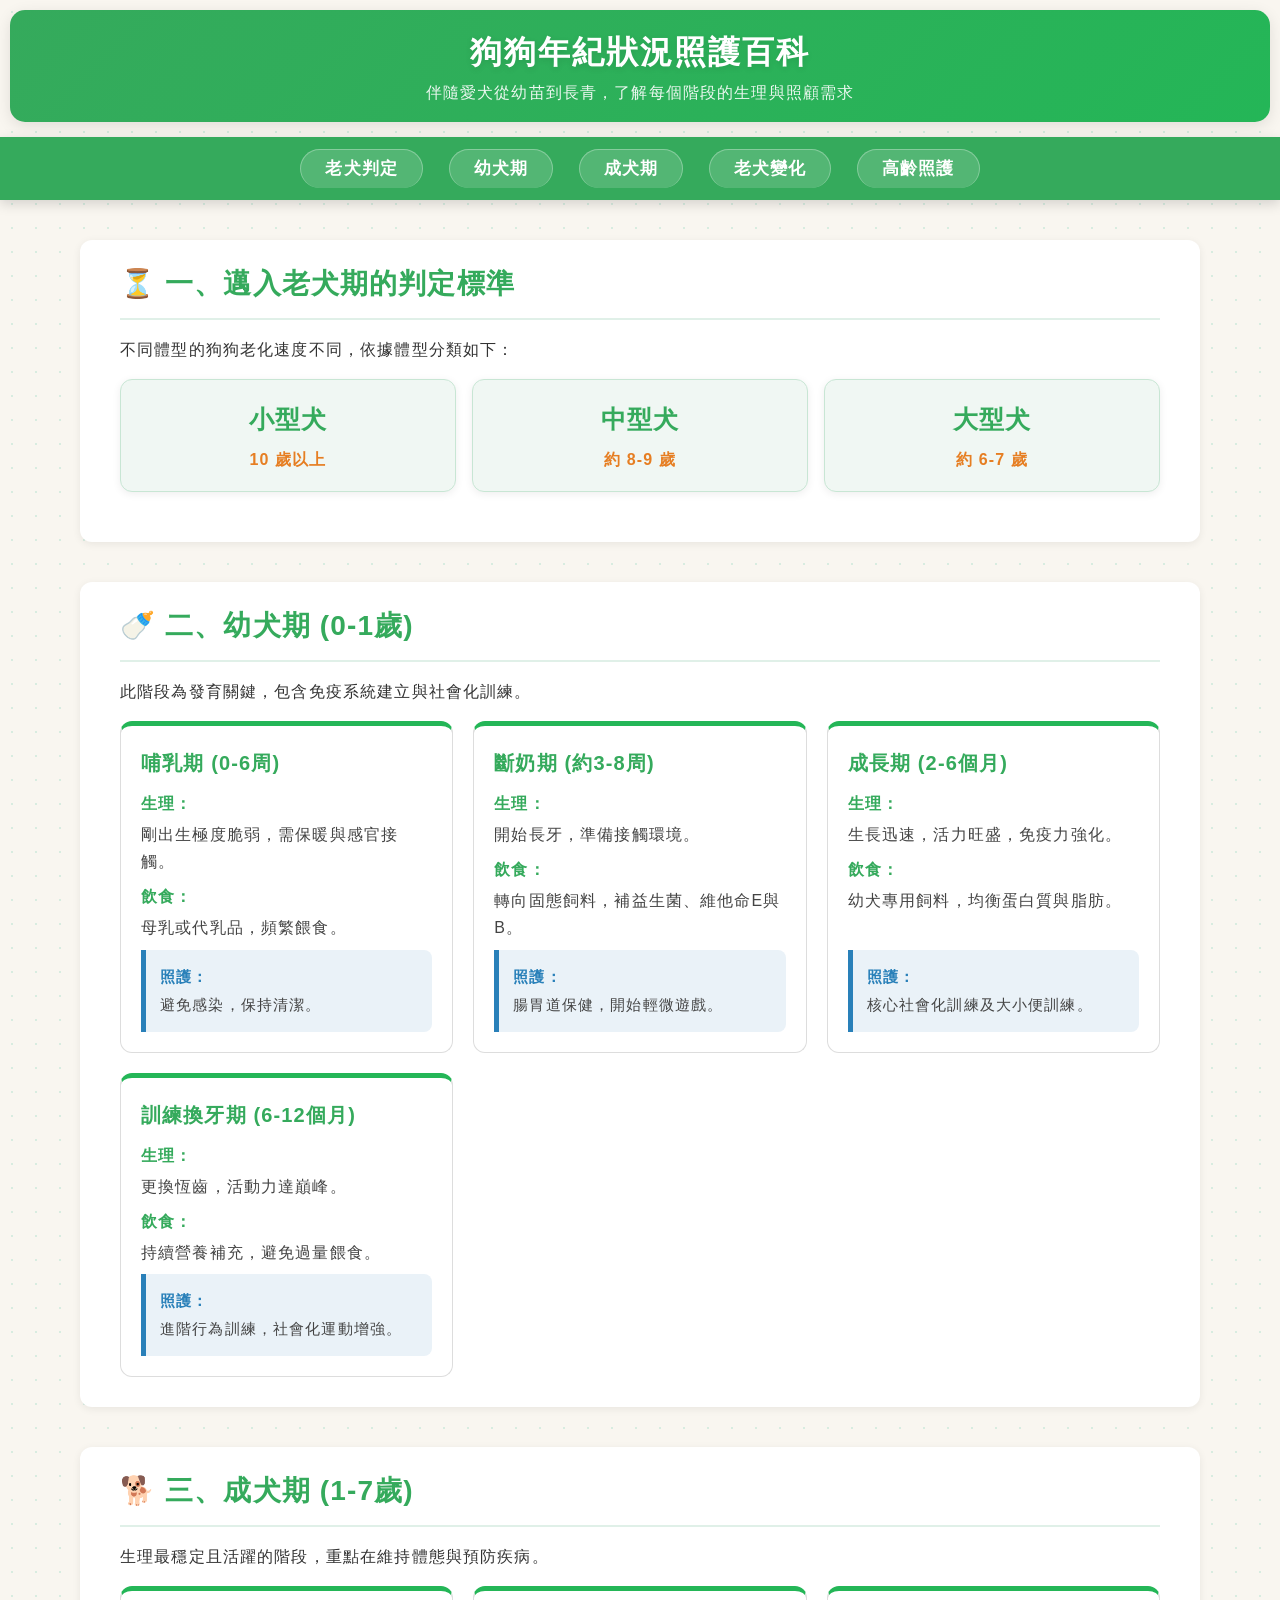
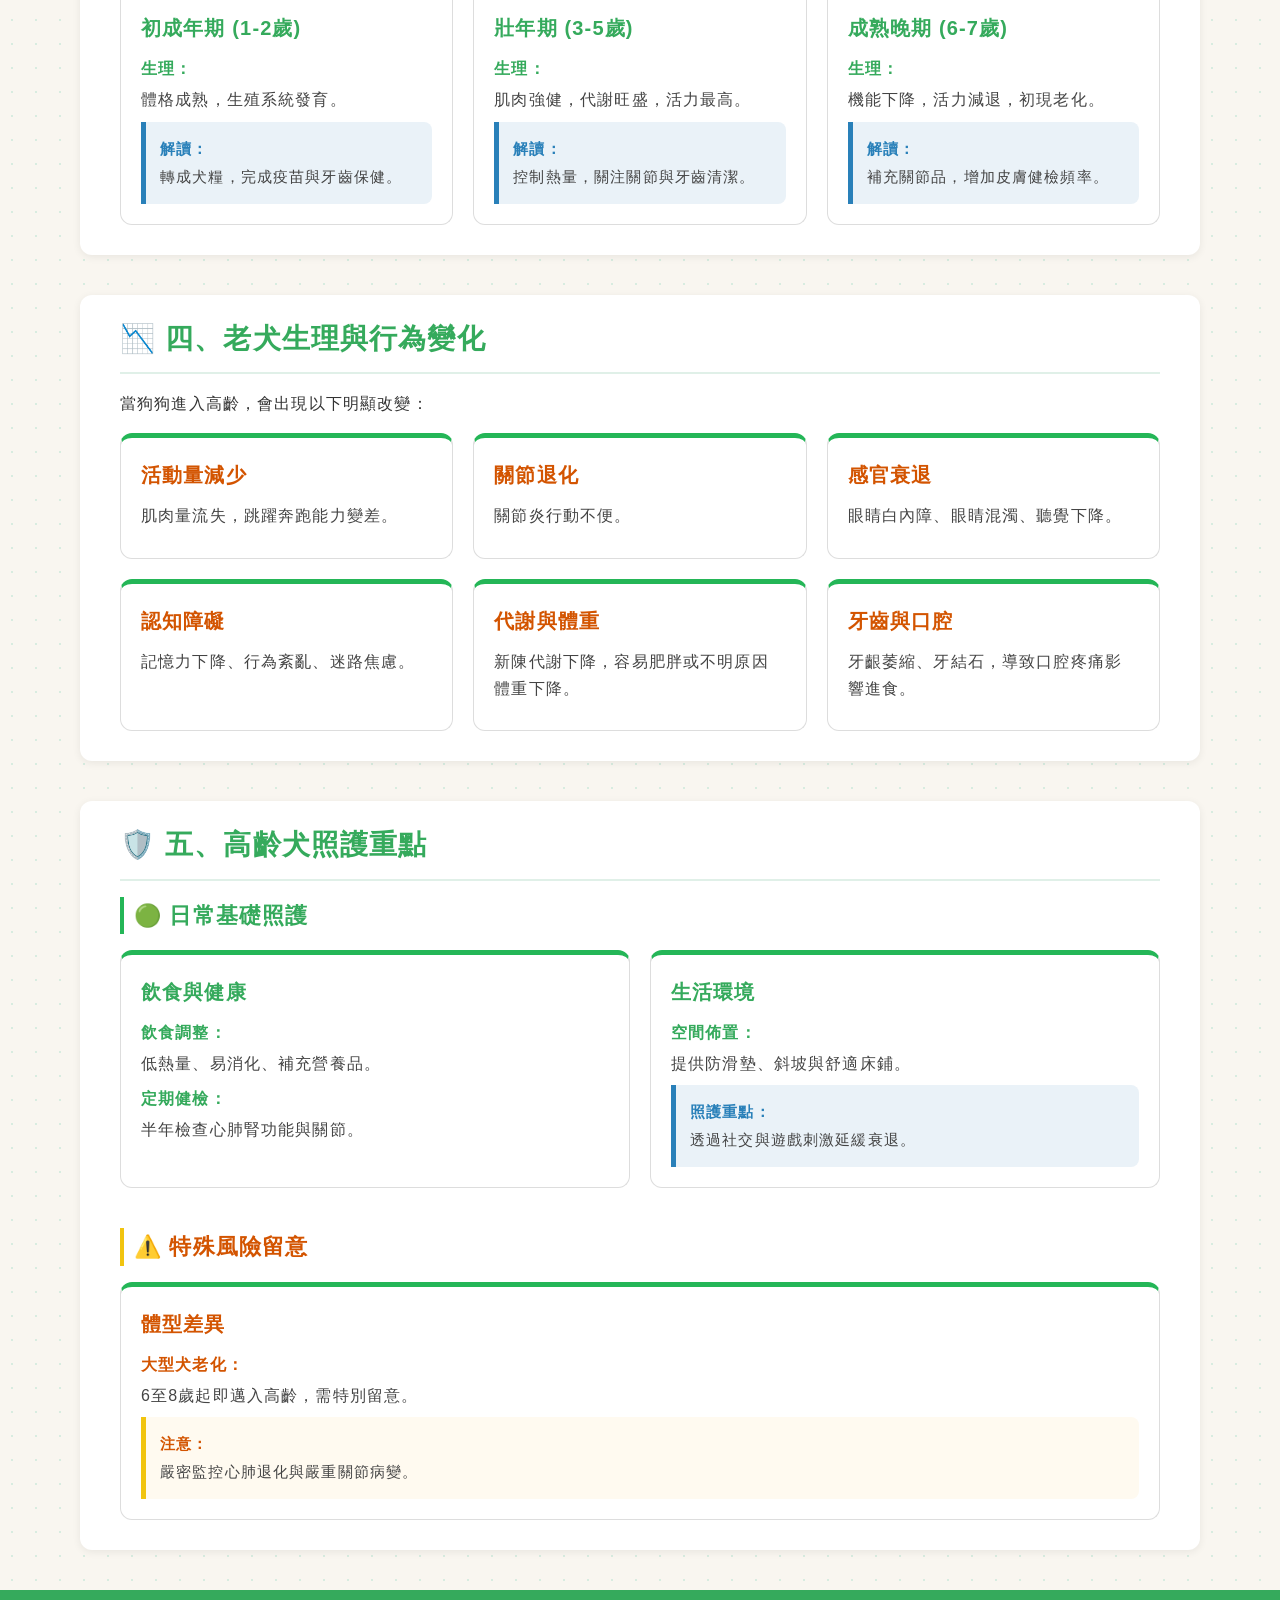
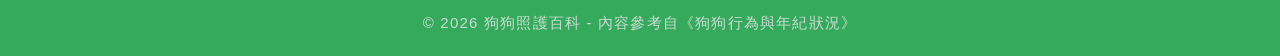
==== commit 0c2f82cb: "Update age.html 2 跳轉區塊分隔" ====
--- a/age.html
+++ b/age.html
@@ -189,35 +189,77 @@
             });
 
             // ==========================================
-            // 2. 滑動動態浮現 (讓所有卡片與區塊活起來)
-            // ==========================================
-            const cards = document.querySelectorAll('.item-card, .dog-card, .sub-card, .danger-card, .age-card, .sport-card, .food-danger, .food-warning, .section-block');
+            // 2. 接收 ?focus= 網址參數，精準定位「小卡片」、「中群組」或「整個大區塊」
+            // ==========================================
+            const params = new URLSearchParams(window.location.search);
+            const focusKw = params.get('focus');
             
-            if ('IntersectionObserver' in window) {
-                const observer = new IntersectionObserver((entries) => {
-                    entries.forEach(entry => {
-                        if (entry.isIntersecting) {
-                            entry.target.classList.add('revealed');
-                            observer.unobserve(entry.target); 
-                            
-                            // 動畫結束後移除初始化 class，把控制權還給 hover 特效，解決 CSS 衝突
-                            setTimeout(() => {
-                                entry.target.classList.remove('scroll-reveal-init', 'revealed');
-                            }, 700);
+            if (focusKw) {
+                let targetCard = null;
+
+                // 第一優先：比對「單一小區塊/卡片」的標題 (.dog-name, .item-name, .item-title, h3, strong)
+                const smallCards = document.querySelectorAll('.dog-card, .item-card, .sub-card, .danger-card, .age-card, .item-group, .tips-box, .highlight-box, .item');
+                for (const card of smallCards) {
+                    const titleEl = card.querySelector('.dog-name, .item-name, .item-title, h3, strong');
+                    if (titleEl && titleEl.textContent.includes(focusKw)) {
+                        targetCard = card;
+                        break;
+                    }
+                }
+
+                // 第二優先：比對「多個小區塊組成的中區塊」標題 (.food-danger, .food-warning)
+                if (!targetCard) {
+                    const mediumBlocks = document.querySelectorAll('.food-danger, .food-warning');
+                    for (const block of mediumBlocks) {
+                        const titleEl = block.querySelector('h3, h4, strong');
+                        if ((titleEl && titleEl.textContent.includes(focusKw)) || block.textContent.includes(focusKw)) {
+                            targetCard = block;
+                            break;
                         }
-                    });
-                }, { threshold: 0.05, rootMargin: "50px 0px -20px 0px" });
-
-                cards.forEach((card, idx) => {
-                    card.classList.add('scroll-reveal-init');
-                    // 製造波浪般的錯開浮現感
-                    card.style.transitionDelay = `${(idx % 3) * 0.05}s`;
-                    observer.observe(card);
-                });
-            } else {
-                cards.forEach(card => card.classList.add('revealed'));
+                    }
+                }
+
+                // 第三優先：比對「整個導覽列大區塊」的大標題 (section h2)
+                if (!targetCard) {
+                    const largeSections = document.querySelectorAll('section, .category-section, .category-block, .care-section, .sport-card, .section-block');
+                    for (const sec of largeSections) {
+                        const h2El = sec.querySelector('h2, h3');
+                        if (h2El && h2El.textContent.includes(focusKw)) {
+                            targetCard = sec;
+                            break;
+                        }
+                    }
+                }
+
+                // 第四優先（保底）：從小卡片到大區塊比對內文關鍵字
+                if (!targetCard) {
+                    const allCandidates = document.querySelectorAll('.dog-card, .item-card, .sub-card, .danger-card, .age-card, .item-group, .tips-box, .highlight-box, .food-danger, .food-warning, .care-section, .sport-card, .category-block, .category-section, section');
+                    for (const el of allCandidates) {
+                        if (el.textContent.includes(focusKw)) {
+                            targetCard = el;
+                            break;
+                        }
+                    }
+                }
+
+                if (targetCard) {
+                    setTimeout(() => {
+                        targetCard.classList.remove('scroll-reveal-init');
+                        
+                        setTimeout(() => {
+                            // 若目標是整個大區塊 (高度較高)，對齊頂部並預留導覽列空間；若是小卡片則置中顯示
+                            const scrollPosition = targetCard.offsetHeight > window.innerHeight * 0.65 ? 'start' : 'center';
+                            targetCard.scrollIntoView({ behavior: 'smooth', block: scrollPosition });
+                        }, 100);
+                        
+                        setTimeout(() => {
+                            targetCard.classList.remove('spotlight-focus-card');
+                            void targetCard.offsetWidth; 
+                            targetCard.classList.add('spotlight-focus-card');
+                        }, 600);
+                    }, 400); 
+                }
             }
-
             // ==========================================
             // 3. 接收 ?focus= 網址參數，進行精準跳轉與動畫打光
             // ==========================================
